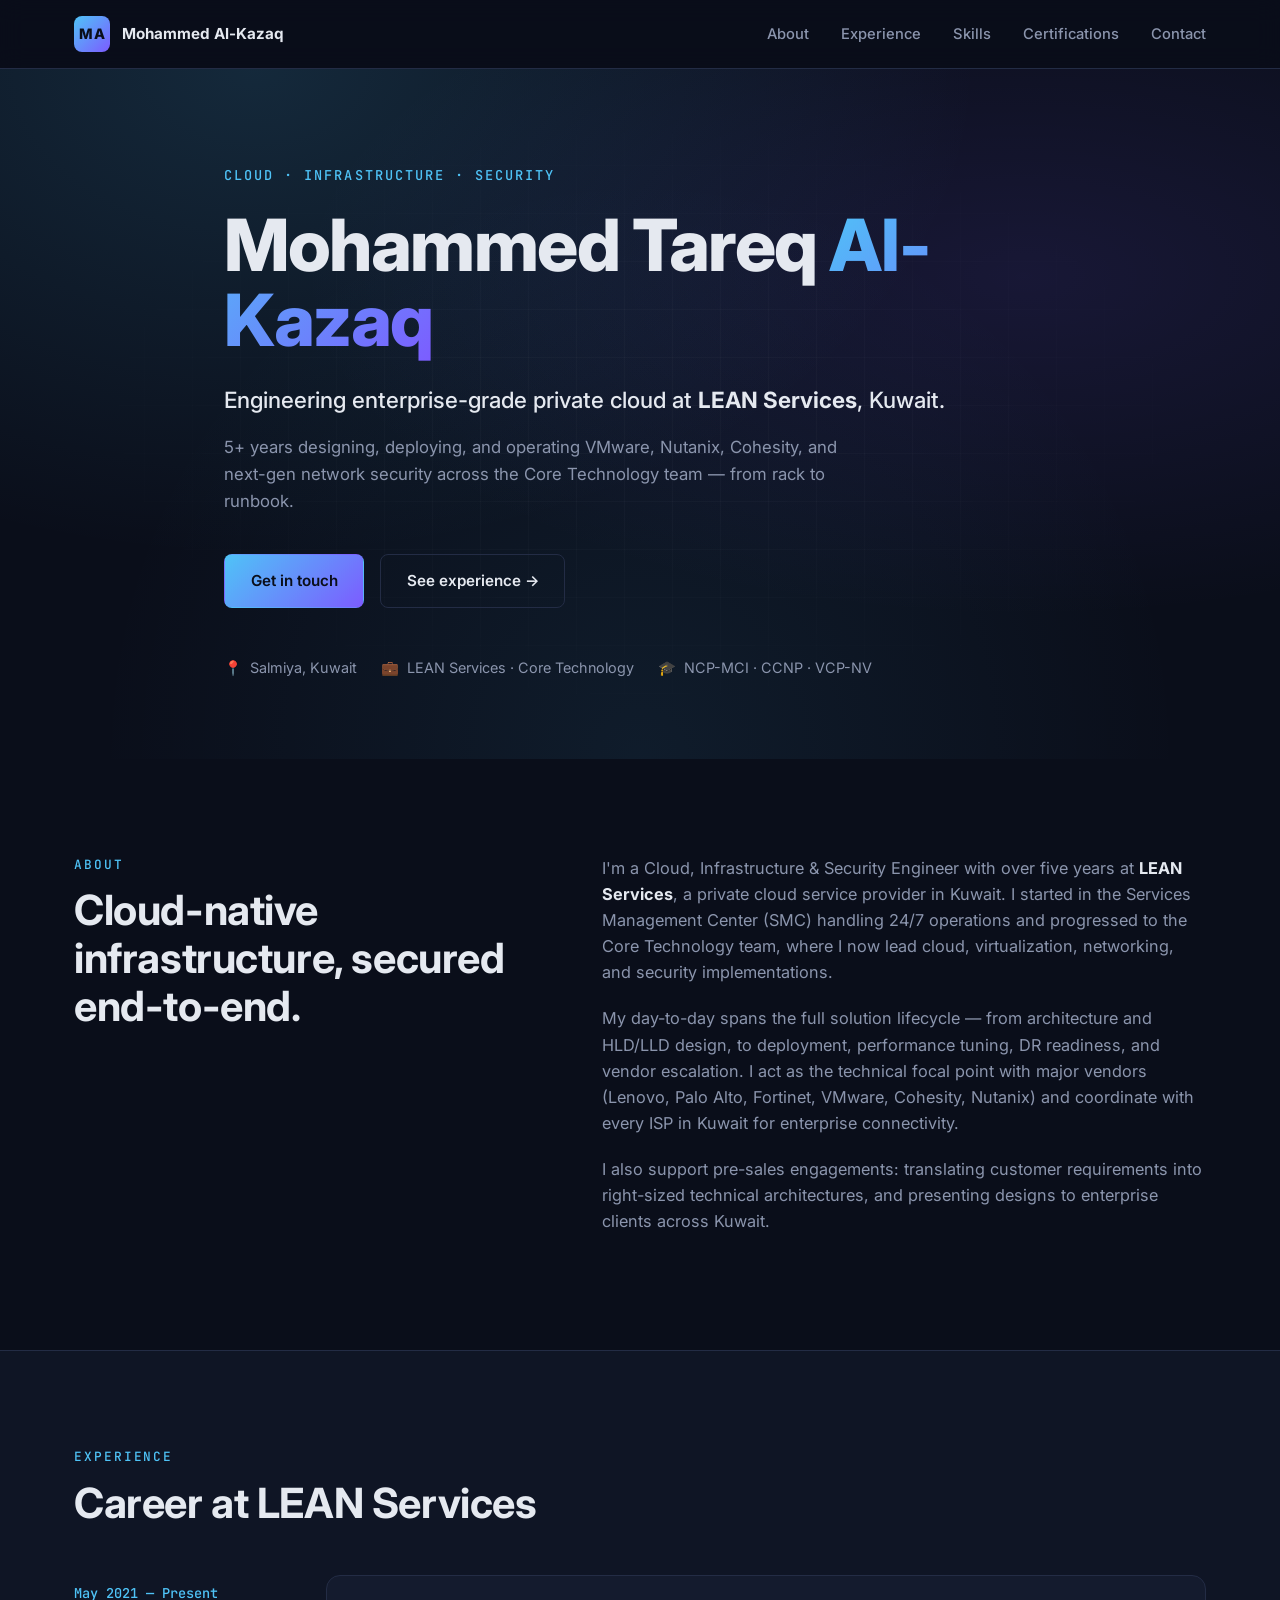
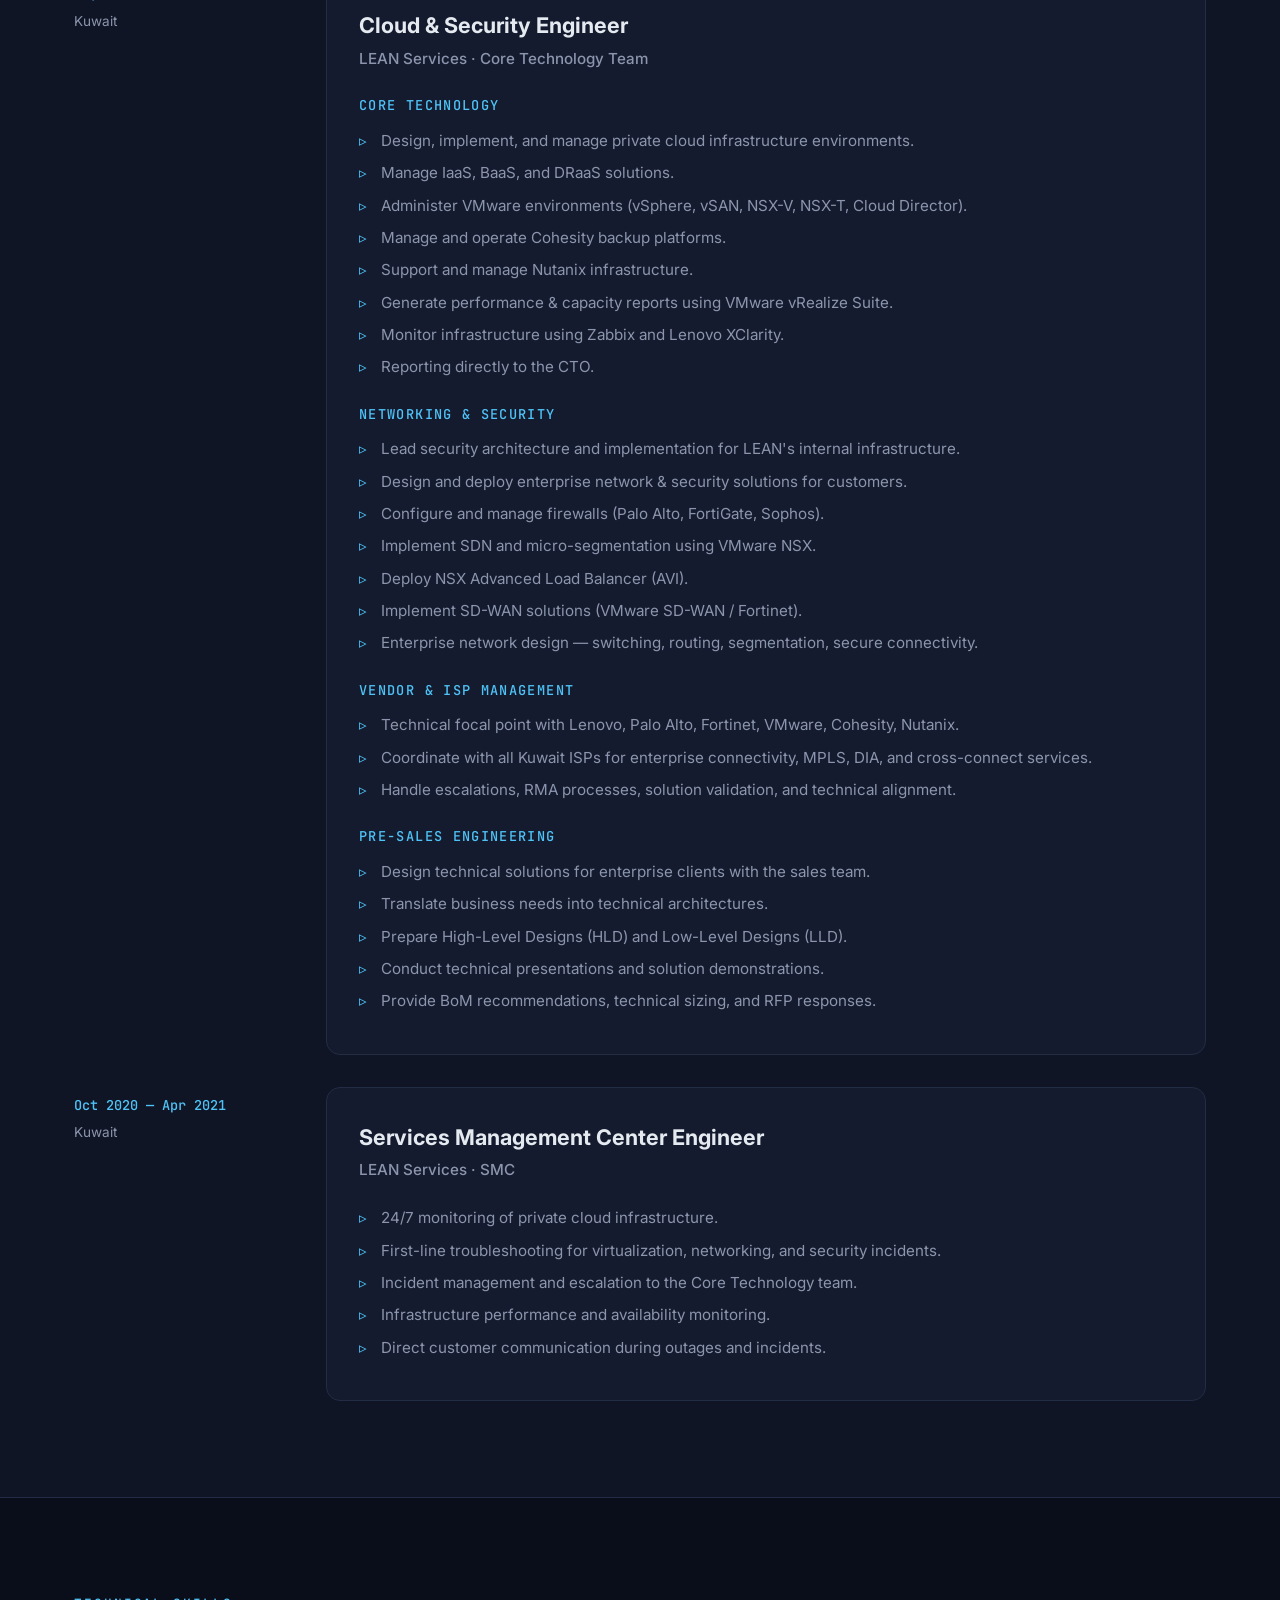
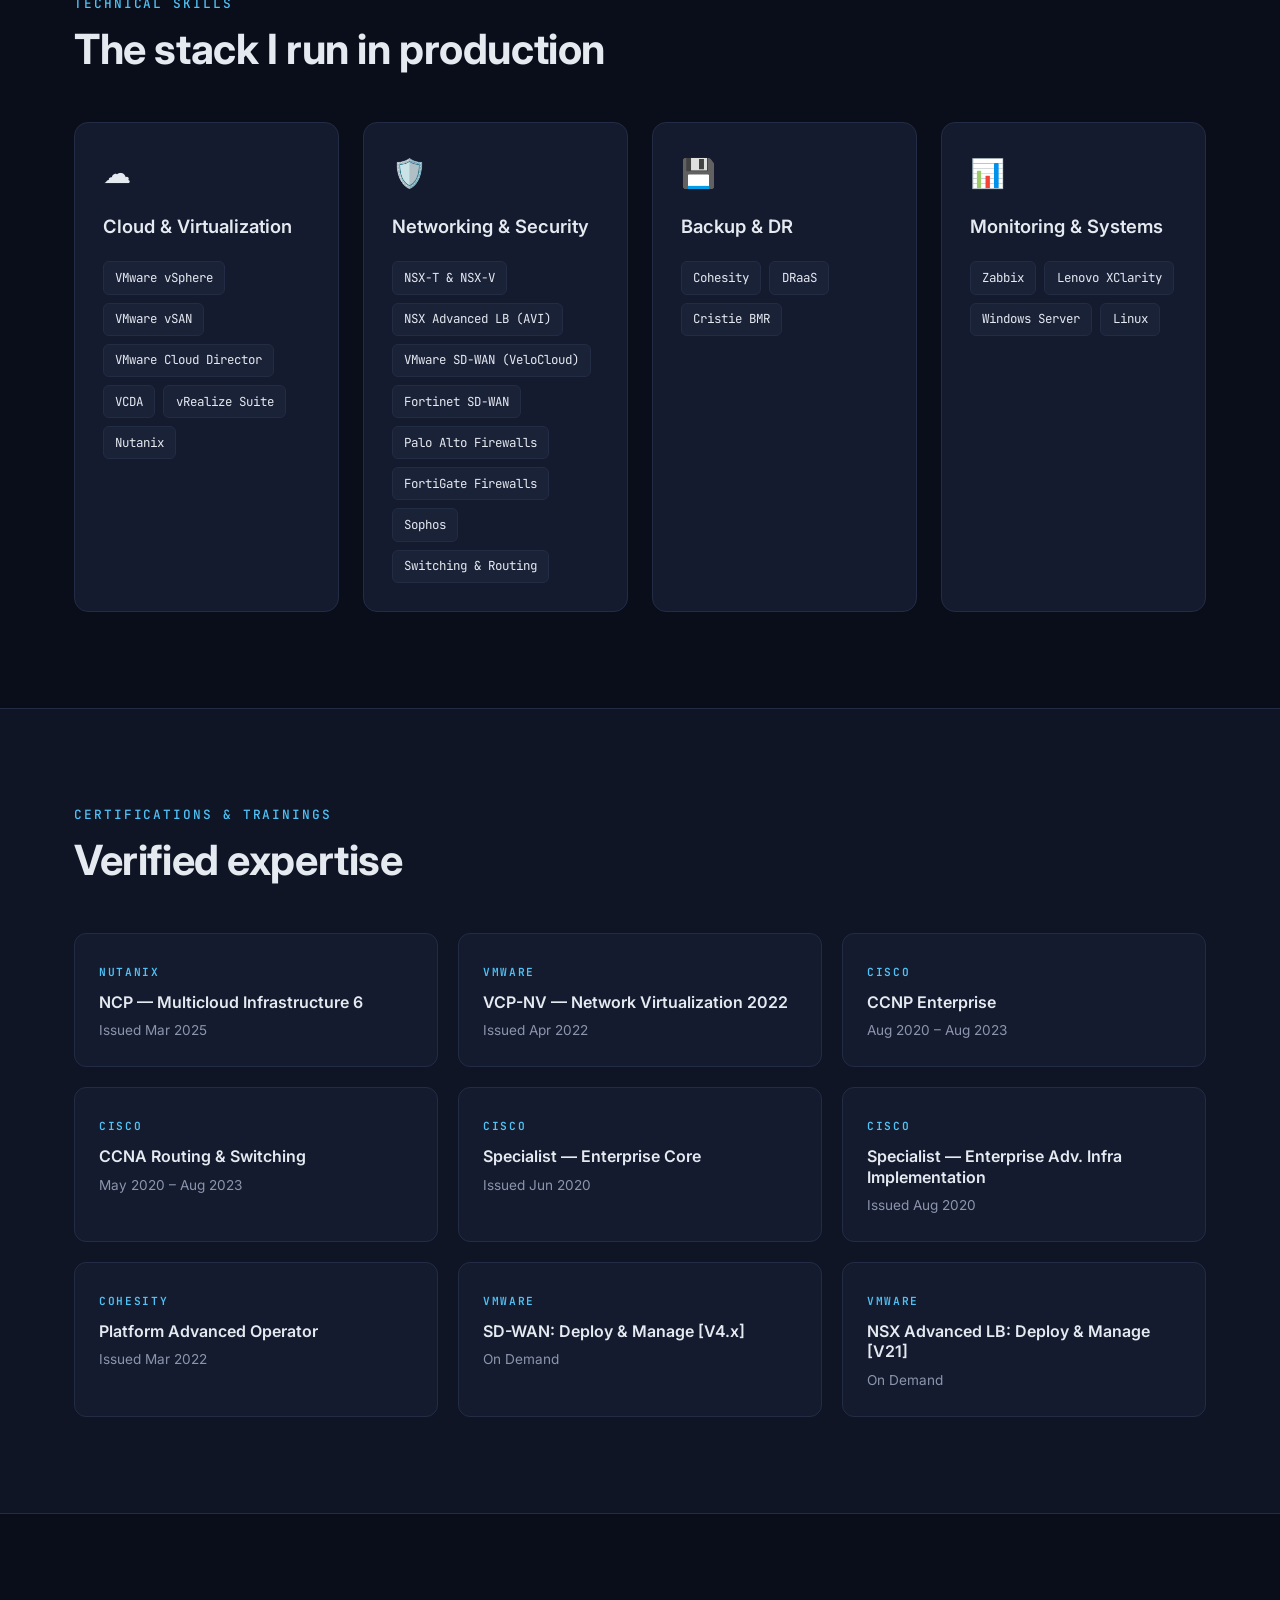
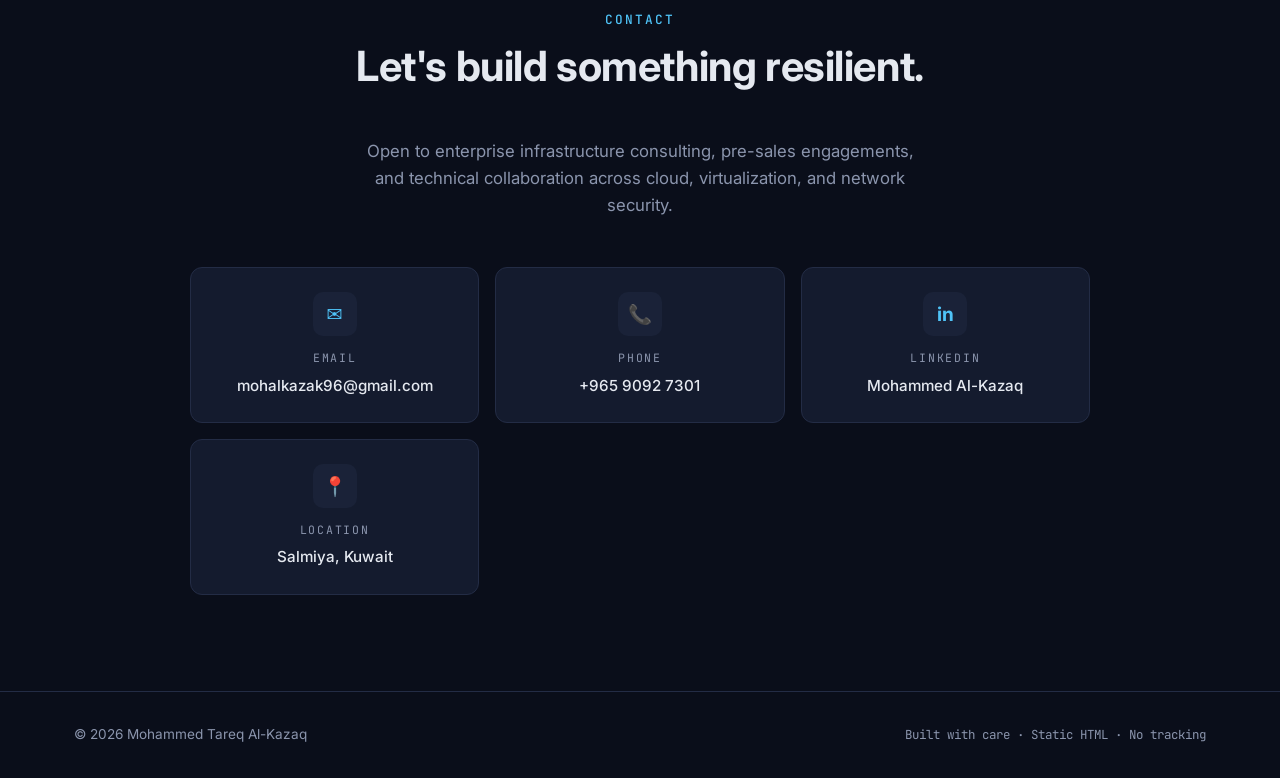
==== index.html @ dc548714 "Initial portfolio" ====
<!DOCTYPE html>
<html lang="en">
<head>
  <meta charset="UTF-8" />
  <meta name="viewport" content="width=device-width, initial-scale=1.0" />
  <meta name="description" content="Mohammed Tareq Al-Kazaq — Cloud, Infrastructure & Security Engineer based in Kuwait. Specializing in private cloud, VMware, Nutanix, network security, and DRaaS." />
  <title>Mohammed Tareq Al-Kazaq — Cloud, Infrastructure & Security Engineer</title>
  <link rel="preconnect" href="https://fonts.googleapis.com" />
  <link rel="preconnect" href="https://fonts.gstatic.com" crossorigin />
  <link href="https://fonts.googleapis.com/css2?family=Inter:wght@300;400;500;600;700;800&family=JetBrains+Mono:wght@400;500&display=swap" rel="stylesheet" />
  <link rel="stylesheet" href="styles.css" />
</head>
<body>
  <!-- NAV -->
  <nav class="nav">
    <div class="nav-inner">
      <a href="#top" class="brand">
        <span class="brand-mark">MA</span>
        <span class="brand-text">Mohammed Al-Kazaq</span>
      </a>
      <ul class="nav-links">
        <li><a href="#about">About</a></li>
        <li><a href="#experience">Experience</a></li>
        <li><a href="#skills">Skills</a></li>
        <li><a href="#certifications">Certifications</a></li>
        <li><a href="#contact">Contact</a></li>
      </ul>
      <button class="nav-toggle" aria-label="Toggle menu" aria-expanded="false">
        <span></span><span></span><span></span>
      </button>
    </div>
  </nav>

  <!-- HERO -->
  <header id="top" class="hero">
    <div class="hero-bg" aria-hidden="true"></div>
    <div class="container hero-inner">
      <p class="eyebrow">Cloud · Infrastructure · Security</p>
      <h1 class="hero-title">
        Mohammed Tareq <span class="accent">Al-Kazaq</span>
      </h1>
      <p class="hero-subtitle">
        Engineering enterprise-grade private cloud at
        <strong>LEAN Services</strong>, Kuwait.
      </p>
      <p class="hero-blurb">
        5+ years designing, deploying, and operating VMware, Nutanix,
        Cohesity, and next-gen network security across the Core Technology
        team — from rack to runbook.
      </p>
      <div class="hero-cta">
        <a href="#contact" class="btn btn-primary">Get in touch</a>
        <a href="#experience" class="btn btn-ghost">See experience &rarr;</a>
      </div>
      <ul class="hero-meta">
        <li><span>📍</span> Salmiya, Kuwait</li>
        <li><span>💼</span> LEAN Services · Core Technology</li>
        <li><span>🎓</span> NCP-MCI · CCNP · VCP-NV</li>
      </ul>
    </div>
  </header>

  <!-- ABOUT -->
  <section id="about" class="section">
    <div class="container two-col">
      <div>
        <p class="section-eyebrow">About</p>
        <h2 class="section-title">Cloud-native infrastructure, secured end-to-end.</h2>
      </div>
      <div class="about-body">
        <p>
          I'm a Cloud, Infrastructure & Security Engineer with over five years
          at <strong>LEAN Services</strong>, a private cloud service provider
          in Kuwait. I started in the Services Management Center (SMC) handling
          24/7 operations and progressed to the Core Technology team, where I
          now lead cloud, virtualization, networking, and security
          implementations.
        </p>
        <p>
          My day-to-day spans the full solution lifecycle — from architecture
          and HLD/LLD design, to deployment, performance tuning, DR readiness,
          and vendor escalation. I act as the technical focal point with major
          vendors (Lenovo, Palo Alto, Fortinet, VMware, Cohesity, Nutanix) and
          coordinate with every ISP in Kuwait for enterprise connectivity.
        </p>
        <p>
          I also support pre-sales engagements: translating customer
          requirements into right-sized technical architectures, and presenting
          designs to enterprise clients across Kuwait.
        </p>
      </div>
    </div>
  </section>

  <!-- EXPERIENCE -->
  <section id="experience" class="section section-alt">
    <div class="container">
      <p class="section-eyebrow">Experience</p>
      <h2 class="section-title">Career at LEAN Services</h2>

      <div class="timeline">

        <article class="timeline-item">
          <div class="timeline-meta">
            <span class="timeline-date">May 2021 — Present</span>
            <span class="timeline-loc">Kuwait</span>
          </div>
          <div class="timeline-card">
            <h3>Cloud &amp; Security Engineer</h3>
            <p class="timeline-org">LEAN Services · Core Technology Team</p>

            <h4>Core Technology</h4>
            <ul>
              <li>Design, implement, and manage private cloud infrastructure environments.</li>
              <li>Manage IaaS, BaaS, and DRaaS solutions.</li>
              <li>Administer VMware environments (vSphere, vSAN, NSX-V, NSX-T, Cloud Director).</li>
              <li>Manage and operate Cohesity backup platforms.</li>
              <li>Support and manage Nutanix infrastructure.</li>
              <li>Generate performance &amp; capacity reports using VMware vRealize Suite.</li>
              <li>Monitor infrastructure using Zabbix and Lenovo XClarity.</li>
              <li>Reporting directly to the CTO.</li>
            </ul>

            <h4>Networking &amp; Security</h4>
            <ul>
              <li>Lead security architecture and implementation for LEAN's internal infrastructure.</li>
              <li>Design and deploy enterprise network &amp; security solutions for customers.</li>
              <li>Configure and manage firewalls (Palo Alto, FortiGate, Sophos).</li>
              <li>Implement SDN and micro-segmentation using VMware NSX.</li>
              <li>Deploy NSX Advanced Load Balancer (AVI).</li>
              <li>Implement SD-WAN solutions (VMware SD-WAN / Fortinet).</li>
              <li>Enterprise network design — switching, routing, segmentation, secure connectivity.</li>
            </ul>

            <h4>Vendor &amp; ISP Management</h4>
            <ul>
              <li>Technical focal point with Lenovo, Palo Alto, Fortinet, VMware, Cohesity, Nutanix.</li>
              <li>Coordinate with all Kuwait ISPs for enterprise connectivity, MPLS, DIA, and cross-connect services.</li>
              <li>Handle escalations, RMA processes, solution validation, and technical alignment.</li>
            </ul>

            <h4>Pre-Sales Engineering</h4>
            <ul>
              <li>Design technical solutions for enterprise clients with the sales team.</li>
              <li>Translate business needs into technical architectures.</li>
              <li>Prepare High-Level Designs (HLD) and Low-Level Designs (LLD).</li>
              <li>Conduct technical presentations and solution demonstrations.</li>
              <li>Provide BoM recommendations, technical sizing, and RFP responses.</li>
            </ul>
          </div>
        </article>

        <article class="timeline-item">
          <div class="timeline-meta">
            <span class="timeline-date">Oct 2020 — Apr 2021</span>
            <span class="timeline-loc">Kuwait</span>
          </div>
          <div class="timeline-card">
            <h3>Services Management Center Engineer</h3>
            <p class="timeline-org">LEAN Services · SMC</p>
            <ul>
              <li>24/7 monitoring of private cloud infrastructure.</li>
              <li>First-line troubleshooting for virtualization, networking, and security incidents.</li>
              <li>Incident management and escalation to the Core Technology team.</li>
              <li>Infrastructure performance and availability monitoring.</li>
              <li>Direct customer communication during outages and incidents.</li>
            </ul>
          </div>
        </article>

      </div>
    </div>
  </section>

  <!-- SKILLS -->
  <section id="skills" class="section">
    <div class="container">
      <p class="section-eyebrow">Technical Skills</p>
      <h2 class="section-title">The stack I run in production</h2>

      <div class="skills-grid">
        <div class="skill-card">
          <div class="skill-icon" aria-hidden="true">☁️</div>
          <h3>Cloud &amp; Virtualization</h3>
          <ul class="tag-list">
            <li>VMware vSphere</li>
            <li>VMware vSAN</li>
            <li>VMware Cloud Director</li>
            <li>VCDA</li>
            <li>vRealize Suite</li>
            <li>Nutanix</li>
          </ul>
        </div>

        <div class="skill-card">
          <div class="skill-icon" aria-hidden="true">🛡️</div>
          <h3>Networking &amp; Security</h3>
          <ul class="tag-list">
            <li>NSX-T &amp; NSX-V</li>
            <li>NSX Advanced LB (AVI)</li>
            <li>VMware SD-WAN (VeloCloud)</li>
            <li>Fortinet SD-WAN</li>
            <li>Palo Alto Firewalls</li>
            <li>FortiGate Firewalls</li>
            <li>Sophos</li>
            <li>Switching &amp; Routing</li>
          </ul>
        </div>

        <div class="skill-card">
          <div class="skill-icon" aria-hidden="true">💾</div>
          <h3>Backup &amp; DR</h3>
          <ul class="tag-list">
            <li>Cohesity</li>
            <li>DRaaS</li>
            <li>Cristie BMR</li>
          </ul>
        </div>

        <div class="skill-card">
          <div class="skill-icon" aria-hidden="true">📊</div>
          <h3>Monitoring &amp; Systems</h3>
          <ul class="tag-list">
            <li>Zabbix</li>
            <li>Lenovo XClarity</li>
            <li>Windows Server</li>
            <li>Linux</li>
          </ul>
        </div>
      </div>
    </div>
  </section>

  <!-- CERTIFICATIONS -->
  <section id="certifications" class="section section-alt">
    <div class="container">
      <p class="section-eyebrow">Certifications &amp; Trainings</p>
      <h2 class="section-title">Verified expertise</h2>

      <div class="cert-grid">
        <div class="cert-card"><span class="cert-vendor">Nutanix</span><h3>NCP — Multicloud Infrastructure 6</h3><p>Issued Mar 2025</p></div>
        <div class="cert-card"><span class="cert-vendor">VMware</span><h3>VCP-NV — Network Virtualization 2022</h3><p>Issued Apr 2022</p></div>
        <div class="cert-card"><span class="cert-vendor">Cisco</span><h3>CCNP Enterprise</h3><p>Aug 2020 – Aug 2023</p></div>
        <div class="cert-card"><span class="cert-vendor">Cisco</span><h3>CCNA Routing &amp; Switching</h3><p>May 2020 – Aug 2023</p></div>
        <div class="cert-card"><span class="cert-vendor">Cisco</span><h3>Specialist — Enterprise Core</h3><p>Issued Jun 2020</p></div>
        <div class="cert-card"><span class="cert-vendor">Cisco</span><h3>Specialist — Enterprise Adv. Infra Implementation</h3><p>Issued Aug 2020</p></div>
        <div class="cert-card"><span class="cert-vendor">Cohesity</span><h3>Platform Advanced Operator</h3><p>Issued Mar 2022</p></div>
        <div class="cert-card"><span class="cert-vendor">VMware</span><h3>SD-WAN: Deploy &amp; Manage [V4.x]</h3><p>On Demand</p></div>
        <div class="cert-card"><span class="cert-vendor">VMware</span><h3>NSX Advanced LB: Deploy &amp; Manage [V21]</h3><p>On Demand</p></div>
      </div>
    </div>
  </section>

  <!-- CONTACT -->
  <section id="contact" class="section">
    <div class="container contact-inner">
      <p class="section-eyebrow">Contact</p>
      <h2 class="section-title">Let's build something resilient.</h2>
      <p class="contact-blurb">
        Open to enterprise infrastructure consulting, pre-sales engagements,
        and technical collaboration across cloud, virtualization, and network
        security.
      </p>
      <div class="contact-grid">
        <a class="contact-card" href="mailto:mohalkazak96@gmail.com">
          <span class="contact-icon">✉️</span>
          <span class="contact-label">Email</span>
          <span class="contact-value">mohalkazak96@gmail.com</span>
        </a>
        <a class="contact-card" href="tel:+96590927301">
          <span class="contact-icon">📞</span>
          <span class="contact-label">Phone</span>
          <span class="contact-value">+965 9092 7301</span>
        </a>
        <a class="contact-card" href="https://www.linkedin.com/" target="_blank" rel="noopener">
          <span class="contact-icon">in</span>
          <span class="contact-label">LinkedIn</span>
          <span class="contact-value">Mohammed Al-Kazaq</span>
        </a>
        <div class="contact-card contact-static">
          <span class="contact-icon">📍</span>
          <span class="contact-label">Location</span>
          <span class="contact-value">Salmiya, Kuwait</span>
        </div>
      </div>
    </div>
  </section>

  <footer class="footer">
    <div class="container footer-inner">
      <span>© <span id="year"></span> Mohammed Tareq Al-Kazaq</span>
      <span class="footer-meta">Built with care · Static HTML · No tracking</span>
    </div>
  </footer>

  <script src="script.js"></script>
</body>
</html>
---- styles.css ----
/* ---------- Reset & base ---------- */
*, *::before, *::after { box-sizing: border-box; }
html { scroll-behavior: smooth; }
body {
  margin: 0;
  font-family: 'Inter', system-ui, -apple-system, sans-serif;
  background: #0a0e1a;
  color: #e5e9f0;
  line-height: 1.6;
  -webkit-font-smoothing: antialiased;
  overflow-x: hidden;
}
img { max-width: 100%; display: block; }
a { color: inherit; text-decoration: none; }
ul { list-style: none; padding: 0; margin: 0; }

:root {
  --bg: #0a0e1a;
  --bg-alt: #0f1525;
  --surface: #141b2e;
  --surface-2: #1a2238;
  --border: #232c45;
  --text: #e5e9f0;
  --muted: #8b95ad;
  --accent: #4fc3f7;
  --accent-2: #7c5cff;
  --accent-grad: linear-gradient(135deg, #4fc3f7 0%, #7c5cff 100%);
  --max-width: 1180px;
}

.container {
  max-width: var(--max-width);
  margin: 0 auto;
  padding: 0 1.5rem;
}

/* ---------- Nav ---------- */
.nav {
  position: sticky;
  top: 0;
  z-index: 50;
  background: rgba(10, 14, 26, 0.85);
  backdrop-filter: blur(12px);
  -webkit-backdrop-filter: blur(12px);
  border-bottom: 1px solid var(--border);
}
.nav-inner {
  max-width: var(--max-width);
  margin: 0 auto;
  padding: 1rem 1.5rem;
  display: flex;
  align-items: center;
  justify-content: space-between;
  gap: 1rem;
}
.brand {
  display: flex;
  align-items: center;
  gap: 0.75rem;
  font-weight: 700;
}
.brand-mark {
  display: inline-flex;
  align-items: center;
  justify-content: center;
  width: 36px;
  height: 36px;
  border-radius: 8px;
  background: var(--accent-grad);
  color: #0a0e1a;
  font-weight: 800;
  font-size: 0.9rem;
  letter-spacing: 0.5px;
}
.brand-text { font-size: 0.95rem; }

.nav-links {
  display: flex;
  gap: 2rem;
}
.nav-links a {
  font-size: 0.92rem;
  color: var(--muted);
  font-weight: 500;
  transition: color 0.2s ease;
}
.nav-links a:hover { color: var(--text); }

.nav-toggle {
  display: none;
  flex-direction: column;
  gap: 4px;
  padding: 8px;
  background: none;
  border: none;
  cursor: pointer;
}
.nav-toggle span {
  width: 22px;
  height: 2px;
  background: var(--text);
  border-radius: 2px;
  transition: all 0.2s;
}

/* ---------- Hero ---------- */
.hero {
  position: relative;
  padding: 6rem 0 5rem;
  overflow: hidden;
}
.hero-bg {
  position: absolute;
  inset: 0;
  z-index: 0;
  background:
    radial-gradient(ellipse at 20% 0%, rgba(79, 195, 247, 0.15) 0%, transparent 50%),
    radial-gradient(ellipse at 80% 30%, rgba(124, 92, 255, 0.12) 0%, transparent 50%),
    radial-gradient(ellipse at 50% 100%, rgba(79, 195, 247, 0.08) 0%, transparent 60%);
}
.hero-bg::after {
  content: '';
  position: absolute;
  inset: 0;
  background-image:
    linear-gradient(rgba(255,255,255,0.025) 1px, transparent 1px),
    linear-gradient(90deg, rgba(255,255,255,0.025) 1px, transparent 1px);
  background-size: 48px 48px;
  mask-image: radial-gradient(ellipse at center, black 20%, transparent 70%);
  -webkit-mask-image: radial-gradient(ellipse at center, black 20%, transparent 70%);
}
.hero-inner {
  position: relative;
  z-index: 1;
  max-width: 880px;
}
.eyebrow {
  font-family: 'JetBrains Mono', monospace;
  font-size: 0.85rem;
  font-weight: 500;
  color: var(--accent);
  letter-spacing: 0.15em;
  text-transform: uppercase;
  margin: 0 0 1.25rem;
}
.hero-title {
  font-size: clamp(2.5rem, 6vw, 4.5rem);
  font-weight: 800;
  line-height: 1.05;
  margin: 0 0 1.5rem;
  letter-spacing: -0.02em;
}
.accent {
  background: var(--accent-grad);
  -webkit-background-clip: text;
  background-clip: text;
  color: transparent;
}
.hero-subtitle {
  font-size: clamp(1.1rem, 2vw, 1.4rem);
  color: var(--text);
  font-weight: 500;
  margin: 0 0 1rem;
}
.hero-blurb {
  font-size: 1.05rem;
  color: var(--muted);
  max-width: 640px;
  margin: 0 0 2.5rem;
}
.hero-cta {
  display: flex;
  gap: 1rem;
  flex-wrap: wrap;
  margin-bottom: 3rem;
}
.btn {
  display: inline-flex;
  align-items: center;
  justify-content: center;
  padding: 0.85rem 1.6rem;
  border-radius: 8px;
  font-weight: 600;
  font-size: 0.95rem;
  cursor: pointer;
  transition: all 0.2s ease;
  border: 1px solid transparent;
}
.btn-primary {
  background: var(--accent-grad);
  color: #0a0e1a;
}
.btn-primary:hover {
  transform: translateY(-2px);
  box-shadow: 0 8px 20px rgba(79, 195, 247, 0.3);
}
.btn-ghost {
  background: transparent;
  color: var(--text);
  border-color: var(--border);
}
.btn-ghost:hover {
  border-color: var(--accent);
  color: var(--accent);
}
.hero-meta {
  display: flex;
  flex-wrap: wrap;
  gap: 1.5rem;
  font-size: 0.9rem;
  color: var(--muted);
}
.hero-meta li {
  display: flex;
  align-items: center;
  gap: 0.5rem;
}

/* ---------- Sections ---------- */
.section {
  padding: 6rem 0;
}
.section-alt {
  background: var(--bg-alt);
  border-top: 1px solid var(--border);
  border-bottom: 1px solid var(--border);
}
.section-eyebrow {
  font-family: 'JetBrains Mono', monospace;
  font-size: 0.8rem;
  font-weight: 500;
  color: var(--accent);
  letter-spacing: 0.15em;
  text-transform: uppercase;
  margin: 0 0 0.75rem;
}
.section-title {
  font-size: clamp(1.8rem, 3.5vw, 2.6rem);
  font-weight: 700;
  line-height: 1.15;
  letter-spacing: -0.01em;
  margin: 0 0 3rem;
  max-width: 720px;
}
.two-col {
  display: grid;
  grid-template-columns: 1fr 1.3fr;
  gap: 4rem;
  align-items: start;
}
.about-body p {
  margin: 0 0 1.25rem;
  color: var(--muted);
  font-size: 1.02rem;
}
.about-body strong { color: var(--text); }

/* ---------- Timeline ---------- */
.timeline {
  display: flex;
  flex-direction: column;
  gap: 2rem;
}
.timeline-item {
  display: grid;
  grid-template-columns: 220px 1fr;
  gap: 2rem;
}
.timeline-meta {
  display: flex;
  flex-direction: column;
  gap: 0.35rem;
  padding-top: 0.5rem;
}
.timeline-date {
  font-family: 'JetBrains Mono', monospace;
  font-size: 0.85rem;
  color: var(--accent);
  font-weight: 500;
}
.timeline-loc {
  font-size: 0.85rem;
  color: var(--muted);
}
.timeline-card {
  background: var(--surface);
  border: 1px solid var(--border);
  border-radius: 14px;
  padding: 2rem;
  position: relative;
  transition: border-color 0.2s ease, transform 0.2s ease;
}
.timeline-card:hover {
  border-color: var(--accent);
  transform: translateY(-2px);
}
.timeline-card h3 {
  margin: 0 0 0.25rem;
  font-size: 1.35rem;
  font-weight: 700;
}
.timeline-org {
  margin: 0 0 1.5rem;
  color: var(--muted);
  font-size: 0.95rem;
  font-weight: 500;
}
.timeline-card h4 {
  margin: 1.5rem 0 0.75rem;
  font-size: 0.85rem;
  text-transform: uppercase;
  letter-spacing: 0.1em;
  color: var(--accent);
  font-family: 'JetBrains Mono', monospace;
  font-weight: 500;
}
.timeline-card h4:first-of-type { margin-top: 0; }
.timeline-card ul {
  margin: 0 0 0.5rem;
}
.timeline-card li {
  position: relative;
  padding-left: 1.4rem;
  margin-bottom: 0.5rem;
  color: var(--muted);
  font-size: 0.95rem;
}
.timeline-card li::before {
  content: '▹';
  position: absolute;
  left: 0;
  top: 0;
  color: var(--accent);
}

/* ---------- Skills ---------- */
.skills-grid {
  display: grid;
  grid-template-columns: repeat(auto-fit, minmax(260px, 1fr));
  gap: 1.5rem;
}
.skill-card {
  background: var(--surface);
  border: 1px solid var(--border);
  border-radius: 14px;
  padding: 1.75rem;
  transition: all 0.2s ease;
}
.skill-card:hover {
  border-color: var(--accent);
  transform: translateY(-3px);
  box-shadow: 0 12px 28px rgba(0,0,0,0.3);
}
.skill-icon {
  font-size: 1.75rem;
  margin-bottom: 1rem;
}
.skill-card h3 {
  margin: 0 0 1.25rem;
  font-size: 1.15rem;
  font-weight: 600;
}
.tag-list {
  display: flex;
  flex-wrap: wrap;
  gap: 0.5rem;
}
.tag-list li {
  font-family: 'JetBrains Mono', monospace;
  font-size: 0.78rem;
  padding: 0.35rem 0.7rem;
  background: var(--surface-2);
  border: 1px solid var(--border);
  border-radius: 6px;
  color: var(--text);
}

/* ---------- Certifications ---------- */
.cert-grid {
  display: grid;
  grid-template-columns: repeat(auto-fit, minmax(280px, 1fr));
  gap: 1.25rem;
}
.cert-card {
  background: var(--surface);
  border: 1px solid var(--border);
  border-radius: 12px;
  padding: 1.5rem;
  transition: all 0.2s ease;
}
.cert-card:hover {
  border-color: var(--accent);
  transform: translateY(-2px);
}
.cert-vendor {
  font-family: 'JetBrains Mono', monospace;
  font-size: 0.7rem;
  text-transform: uppercase;
  letter-spacing: 0.15em;
  color: var(--accent);
  font-weight: 600;
}
.cert-card h3 {
  margin: 0.5rem 0 0.5rem;
  font-size: 1rem;
  font-weight: 600;
  line-height: 1.3;
}
.cert-card p {
  margin: 0;
  color: var(--muted);
  font-size: 0.85rem;
}

/* ---------- Contact ---------- */
.contact-inner { text-align: center; }
.contact-inner .section-title { margin-left: auto; margin-right: auto; }
.contact-blurb {
  color: var(--muted);
  font-size: 1.05rem;
  max-width: 560px;
  margin: 0 auto 3rem;
}
.contact-grid {
  display: grid;
  grid-template-columns: repeat(auto-fit, minmax(220px, 1fr));
  gap: 1rem;
  max-width: 900px;
  margin: 0 auto;
}
.contact-card {
  background: var(--surface);
  border: 1px solid var(--border);
  border-radius: 12px;
  padding: 1.5rem 1.25rem;
  display: flex;
  flex-direction: column;
  align-items: center;
  gap: 0.4rem;
  transition: all 0.2s ease;
  cursor: pointer;
}
a.contact-card:hover {
  border-color: var(--accent);
  transform: translateY(-3px);
  box-shadow: 0 10px 24px rgba(0,0,0,0.25);
}
.contact-static { cursor: default; }
.contact-icon {
  width: 44px;
  height: 44px;
  border-radius: 10px;
  background: var(--surface-2);
  display: inline-flex;
  align-items: center;
  justify-content: center;
  font-size: 1.2rem;
  font-weight: 700;
  color: var(--accent);
  margin-bottom: 0.4rem;
}
.contact-label {
  font-family: 'JetBrains Mono', monospace;
  font-size: 0.72rem;
  text-transform: uppercase;
  letter-spacing: 0.15em;
  color: var(--muted);
}
.contact-value {
  font-size: 0.95rem;
  color: var(--text);
  font-weight: 500;
}

/* ---------- Footer ---------- */
.footer {
  border-top: 1px solid var(--border);
  padding: 2rem 0;
}
.footer-inner {
  display: flex;
  justify-content: space-between;
  align-items: center;
  font-size: 0.85rem;
  color: var(--muted);
  flex-wrap: wrap;
  gap: 1rem;
}
.footer-meta { font-family: 'JetBrains Mono', monospace; font-size: 0.78rem; }

/* ---------- Responsive ---------- */
@media (max-width: 860px) {
  .nav-links {
    position: absolute;
    top: 100%;
    left: 0;
    right: 0;
    background: var(--bg-alt);
    border-bottom: 1px solid var(--border);
    flex-direction: column;
    padding: 1rem 1.5rem;
    gap: 1rem;
    transform: translateY(-150%);
    transition: transform 0.3s ease;
  }
  .nav-links.open { transform: translateY(0); }
  .nav-toggle { display: flex; }
  .two-col { grid-template-columns: 1fr; gap: 1.5rem; }
  .timeline-item { grid-template-columns: 1fr; gap: 1rem; }
  .timeline-meta { flex-direction: row; padding-top: 0; gap: 1rem; }
  .section { padding: 4rem 0; }
  .hero { padding: 4rem 0 3rem; }
}
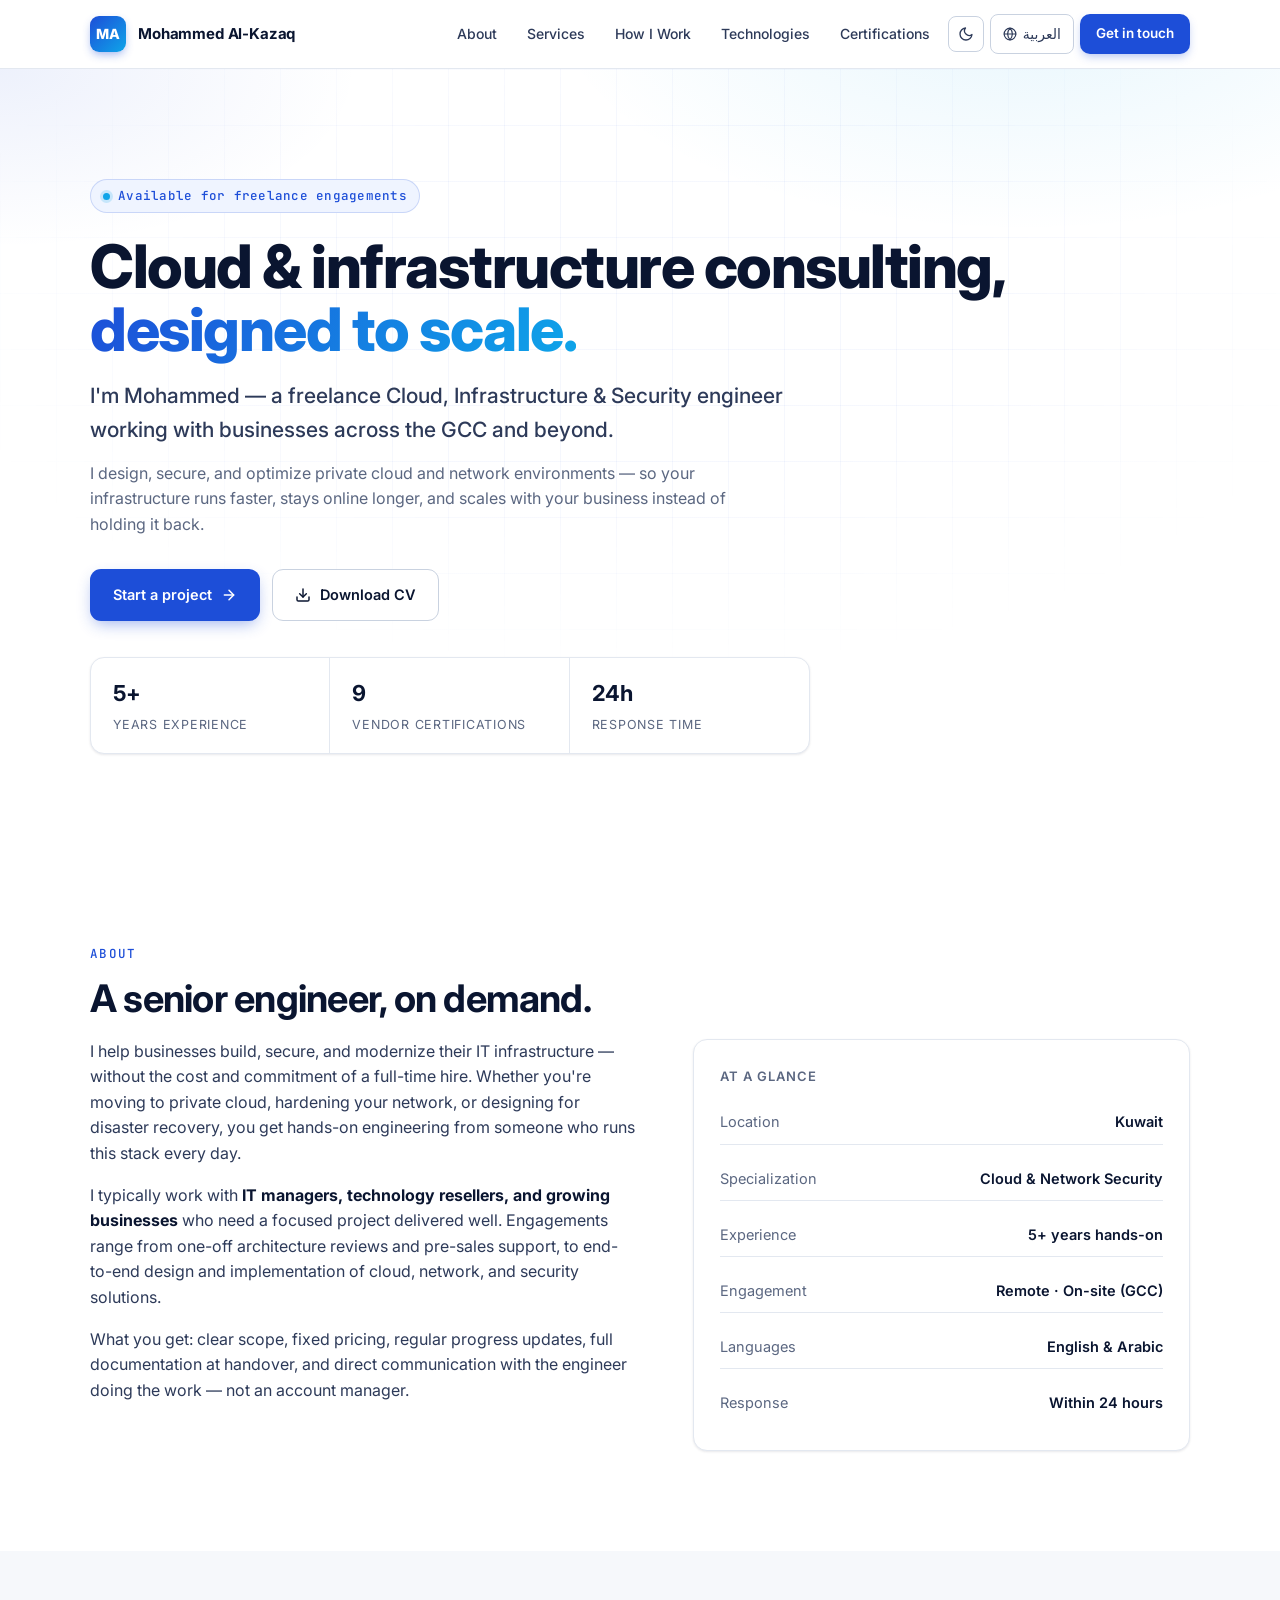
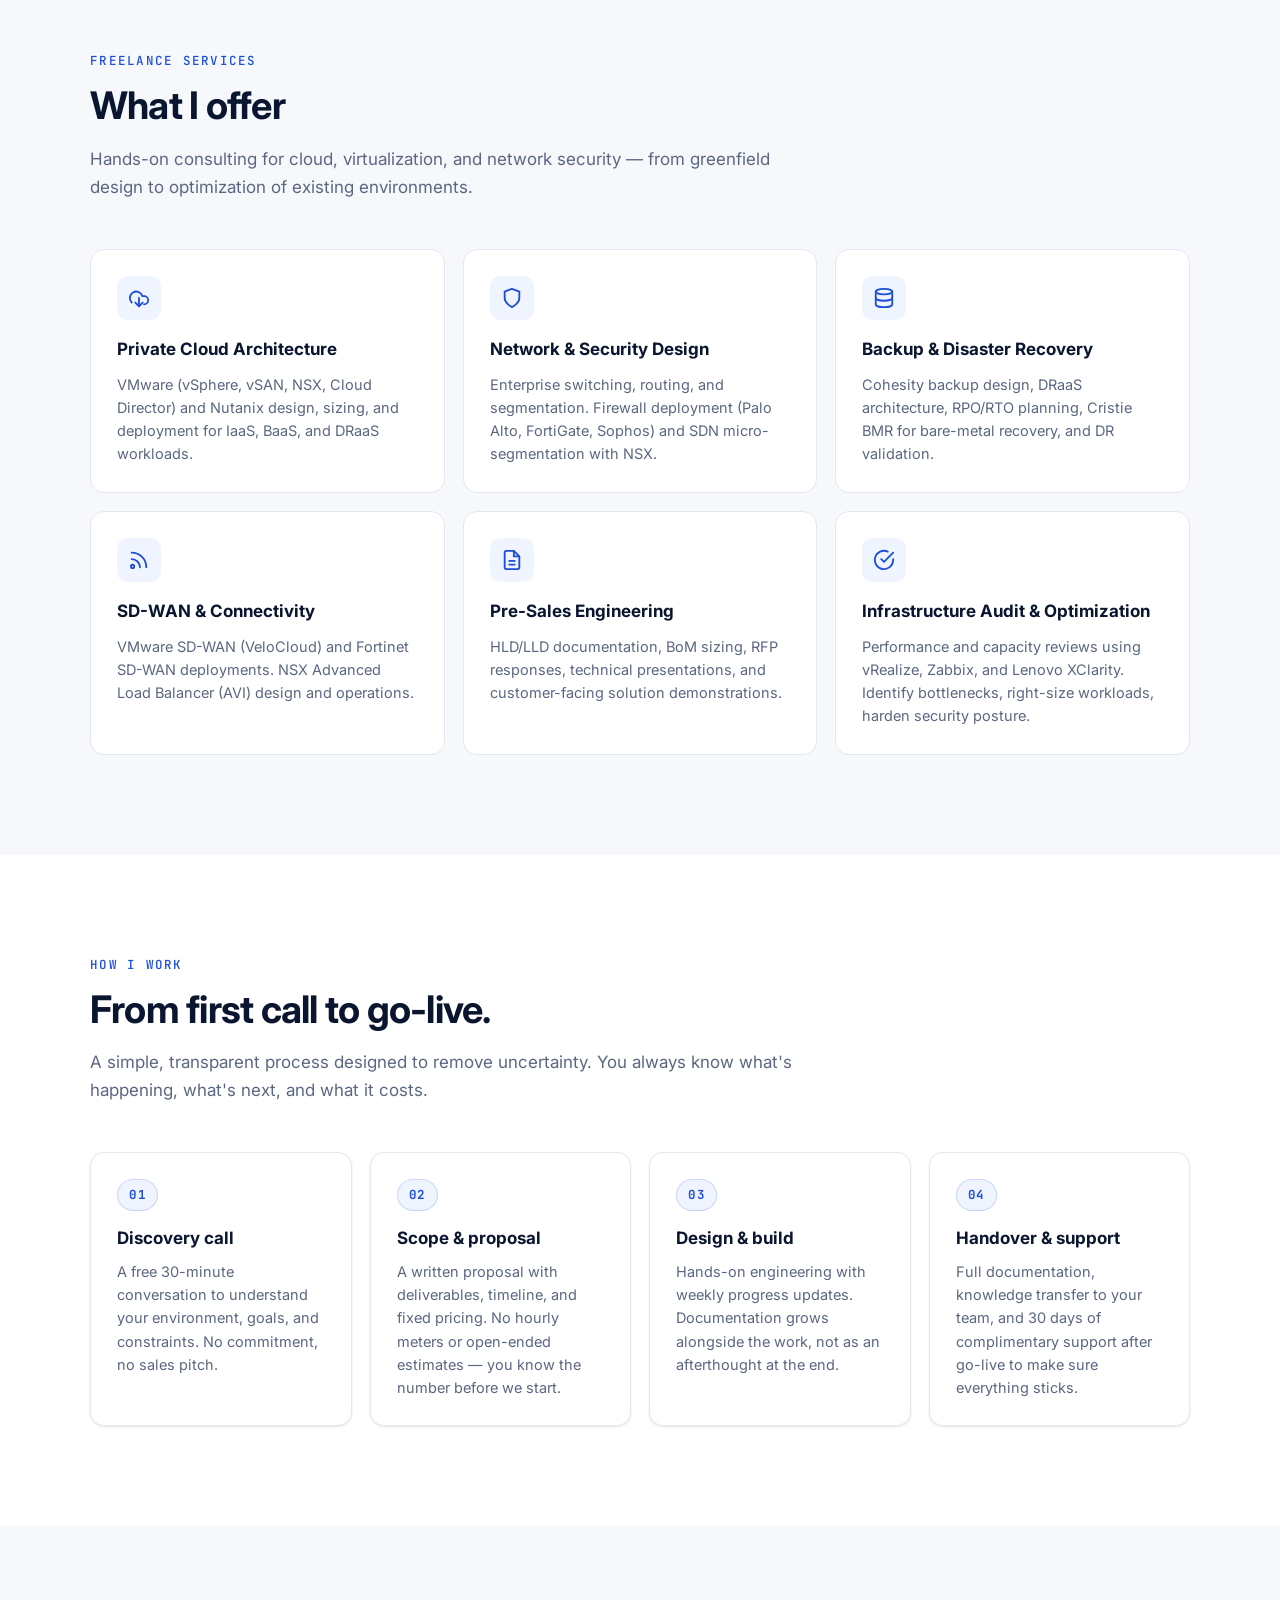
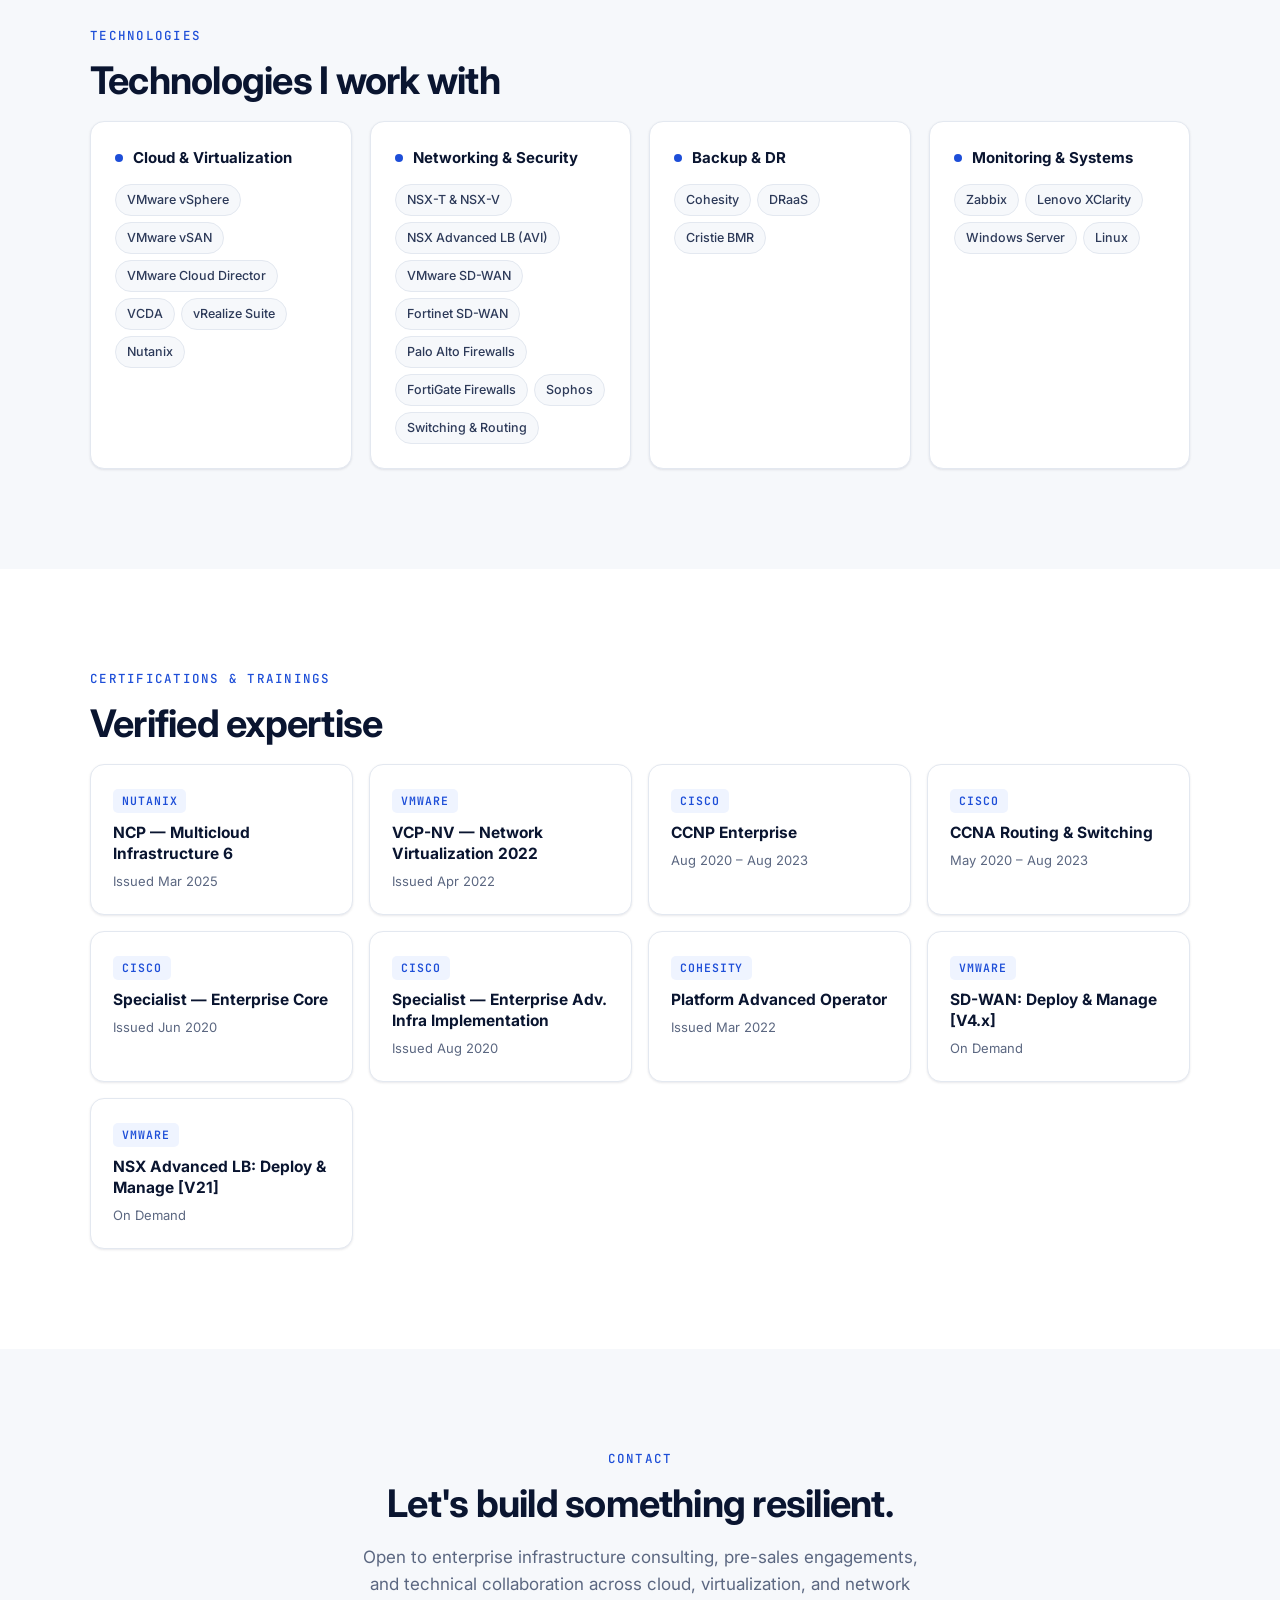
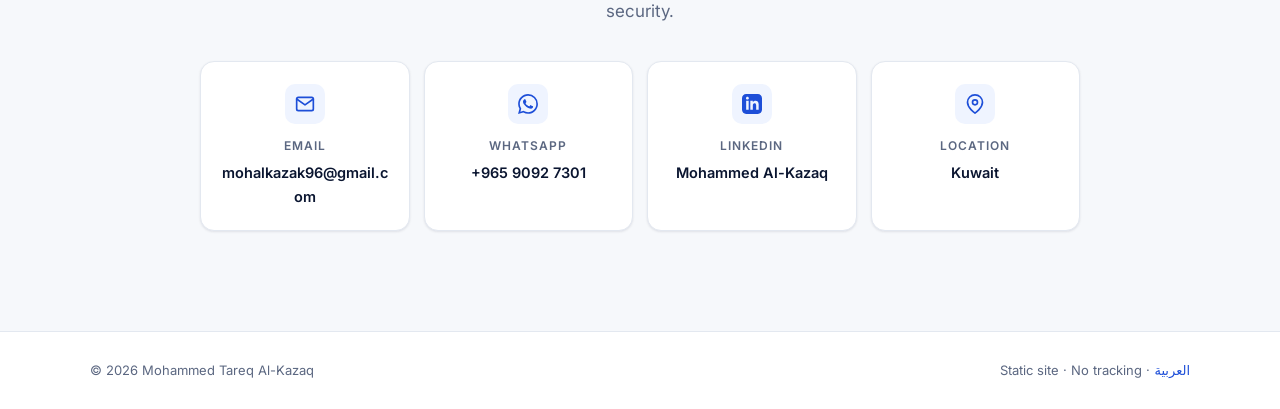
==== commit 6ea27c44: "my portfolio" ====
--- a/index.html
+++ b/index.html
@@ -3,27 +3,68 @@
 <head>
   <meta charset="UTF-8" />
   <meta name="viewport" content="width=device-width, initial-scale=1.0" />
-  <meta name="description" content="Mohammed Tareq Al-Kazaq — Cloud, Infrastructure & Security Engineer based in Kuwait. Specializing in private cloud, VMware, Nutanix, network security, and DRaaS." />
-  <title>Mohammed Tareq Al-Kazaq — Cloud, Infrastructure & Security Engineer</title>
+  <meta name="description" content="Mohammed Tareq Al-Kazaq — Cloud, Infrastructure & Security Engineer based in Kuwait. Freelance consulting in private cloud, VMware, Nutanix, network security, and disaster recovery." />
+  <meta name="theme-color" content="#1d4ed8" />
+  <title>Mohammed Tareq Al-Kazaq — Cloud & Infrastructure Engineer</title>
+
+  <script>
+    (function () {
+      try {
+        var t = localStorage.getItem('theme');
+        if (!t) t = matchMedia('(prefers-color-scheme: dark)').matches ? 'dark' : 'light';
+        if (t === 'dark') document.documentElement.setAttribute('data-theme', 'dark');
+      } catch (e) {}
+    })();
+  </script>
+
+  <link rel="icon" type="image/svg+xml" href="favicon.svg" />
+  <link rel="alternate" hreflang="en" href="./" />
+  <link rel="alternate" hreflang="ar" href="./ar/" />
+  <link rel="alternate" hreflang="x-default" href="./" />
+
   <link rel="preconnect" href="https://fonts.googleapis.com" />
   <link rel="preconnect" href="https://fonts.gstatic.com" crossorigin />
-  <link href="https://fonts.googleapis.com/css2?family=Inter:wght@300;400;500;600;700;800&family=JetBrains+Mono:wght@400;500&display=swap" rel="stylesheet" />
+  <link href="https://fonts.googleapis.com/css2?family=Inter:wght@400;500;600;700;800&family=JetBrains+Mono:wght@400;500&display=swap" rel="stylesheet" />
   <link rel="stylesheet" href="styles.css" />
+
+  <!-- Open Graph -->
+  <meta property="og:title" content="Mohammed Tareq Al-Kazaq — Cloud & Infrastructure Engineer" />
+  <meta property="og:description" content="Freelance consulting in private cloud, VMware, Nutanix, network security, and disaster recovery." />
+  <meta property="og:type" content="website" />
+  <meta property="og:locale" content="en_US" />
+  <meta property="og:locale:alternate" content="ar_KW" />
 </head>
 <body>
   <!-- NAV -->
-  <nav class="nav">
+  <nav class="nav" aria-label="Primary">
     <div class="nav-inner">
       <a href="#top" class="brand">
-        <span class="brand-mark">MA</span>
+        <span class="brand-mark" aria-hidden="true">MA</span>
         <span class="brand-text">Mohammed Al-Kazaq</span>
       </a>
       <ul class="nav-links">
         <li><a href="#about">About</a></li>
-        <li><a href="#experience">Experience</a></li>
-        <li><a href="#skills">Skills</a></li>
+        <li><a href="#services">Services</a></li>
+        <li><a href="#process">How I Work</a></li>
+        <li><a href="#skills">Technologies</a></li>
         <li><a href="#certifications">Certifications</a></li>
-        <li><a href="#contact">Contact</a></li>
+        <li>
+          <button type="button" class="theme-toggle" aria-label="Toggle dark mode" aria-pressed="false">
+            <svg class="icon-sun" viewBox="0 0 24 24" fill="none" stroke="currentColor" stroke-width="2" stroke-linecap="round" stroke-linejoin="round" aria-hidden="true">
+              <circle cx="12" cy="12" r="4"/><path d="M12 2v2"/><path d="M12 20v2"/><path d="m4.93 4.93 1.41 1.41"/><path d="m17.66 17.66 1.41 1.41"/><path d="M2 12h2"/><path d="M20 12h2"/><path d="m6.34 17.66-1.41 1.41"/><path d="m19.07 4.93-1.41 1.41"/>
+            </svg>
+            <svg class="icon-moon" viewBox="0 0 24 24" fill="none" stroke="currentColor" stroke-width="2" stroke-linecap="round" stroke-linejoin="round" aria-hidden="true">
+              <path d="M21 12.79A9 9 0 1 1 11.21 3 7 7 0 0 0 21 12.79z"/>
+            </svg>
+          </button>
+        </li>
+        <li><a href="ar/" class="lang-switch" aria-label="التبديل إلى العربية">
+          <svg viewBox="0 0 24 24" width="14" height="14" fill="none" stroke="currentColor" stroke-width="2" stroke-linecap="round" stroke-linejoin="round" aria-hidden="true">
+            <circle cx="12" cy="12" r="10"/><path d="M2 12h20"/><path d="M12 2a15.3 15.3 0 0 1 4 10 15.3 15.3 0 0 1-4 10 15.3 15.3 0 0 1-4-10 15.3 15.3 0 0 1 4-10z"/>
+          </svg>
+          <span>العربية</span>
+        </a></li>
+        <li><a href="#contact" class="nav-cta">Get in touch</a></li>
       </ul>
       <button class="nav-toggle" aria-label="Toggle menu" aria-expanded="false">
         <span></span><span></span><span></span>
@@ -33,155 +74,188 @@
 
   <!-- HERO -->
   <header id="top" class="hero">
-    <div class="hero-bg" aria-hidden="true"></div>
     <div class="container hero-inner">
-      <p class="eyebrow">Cloud · Infrastructure · Security</p>
+      <p class="eyebrow">
+        <span class="eyebrow-dot" aria-hidden="true"></span>
+        Available for freelance engagements
+      </p>
       <h1 class="hero-title">
-        Mohammed Tareq <span class="accent">Al-Kazaq</span>
+        Cloud &amp; infrastructure consulting,<br/>
+        <span class="accent">designed to scale.</span>
       </h1>
       <p class="hero-subtitle">
-        Engineering enterprise-grade private cloud at
-        <strong>LEAN Services</strong>, Kuwait.
+        I'm Mohammed — a freelance Cloud, Infrastructure &amp; Security engineer working with businesses across the GCC and beyond.
       </p>
       <p class="hero-blurb">
-        5+ years designing, deploying, and operating VMware, Nutanix,
-        Cohesity, and next-gen network security across the Core Technology
-        team — from rack to runbook.
+        I design, secure, and optimize private cloud and network environments — so your infrastructure runs faster, stays online longer, and scales with your business instead of holding it back.
       </p>
       <div class="hero-cta">
-        <a href="#contact" class="btn btn-primary">Get in touch</a>
-        <a href="#experience" class="btn btn-ghost">See experience &rarr;</a>
-      </div>
-      <ul class="hero-meta">
-        <li><span>📍</span> Salmiya, Kuwait</li>
-        <li><span>💼</span> LEAN Services · Core Technology</li>
-        <li><span>🎓</span> NCP-MCI · CCNP · VCP-NV</li>
-      </ul>
+        <a href="#contact" class="btn btn-primary">
+          Start a project
+          <svg viewBox="0 0 24 24" fill="none" stroke="currentColor" stroke-width="2.2" stroke-linecap="round" stroke-linejoin="round" aria-hidden="true"><line x1="5" y1="12" x2="19" y2="12"/><polyline points="12 5 19 12 12 19"/></svg>
+        </a>
+        <a href="assets/Mohammed-Al-Kazaq-CV.pdf" class="btn btn-ghost" download>
+          <svg viewBox="0 0 24 24" fill="none" stroke="currentColor" stroke-width="2.2" stroke-linecap="round" stroke-linejoin="round" aria-hidden="true"><path d="M21 15v4a2 2 0 0 1-2 2H5a2 2 0 0 1-2-2v-4"/><polyline points="7 10 12 15 17 10"/><line x1="12" y1="15" x2="12" y2="3"/></svg>
+          Download CV
+        </a>
+      </div>
+
+      <div class="hero-stats">
+        <div>
+          <span class="hero-stat-value">5+</span>
+          <span class="hero-stat-label">Years experience</span>
+        </div>
+        <div>
+          <span class="hero-stat-value">9</span>
+          <span class="hero-stat-label">Vendor certifications</span>
+        </div>
+        <div>
+          <span class="hero-stat-value">24h</span>
+          <span class="hero-stat-label">Response time</span>
+        </div>
+      </div>
     </div>
   </header>
 
   <!-- ABOUT -->
   <section id="about" class="section">
-    <div class="container two-col">
-      <div>
-        <p class="section-eyebrow">About</p>
-        <h2 class="section-title">Cloud-native infrastructure, secured end-to-end.</h2>
-      </div>
-      <div class="about-body">
-        <p>
-          I'm a Cloud, Infrastructure & Security Engineer with over five years
-          at <strong>LEAN Services</strong>, a private cloud service provider
-          in Kuwait. I started in the Services Management Center (SMC) handling
-          24/7 operations and progressed to the Core Technology team, where I
-          now lead cloud, virtualization, networking, and security
-          implementations.
-        </p>
-        <p>
-          My day-to-day spans the full solution lifecycle — from architecture
-          and HLD/LLD design, to deployment, performance tuning, DR readiness,
-          and vendor escalation. I act as the technical focal point with major
-          vendors (Lenovo, Palo Alto, Fortinet, VMware, Cohesity, Nutanix) and
-          coordinate with every ISP in Kuwait for enterprise connectivity.
-        </p>
-        <p>
-          I also support pre-sales engagements: translating customer
-          requirements into right-sized technical architectures, and presenting
-          designs to enterprise clients across Kuwait.
-        </p>
-      </div>
-    </div>
-  </section>
-
-  <!-- EXPERIENCE -->
-  <section id="experience" class="section section-alt">
-    <div class="container">
-      <p class="section-eyebrow">Experience</p>
-      <h2 class="section-title">Career at LEAN Services</h2>
-
-      <div class="timeline">
-
-        <article class="timeline-item">
-          <div class="timeline-meta">
-            <span class="timeline-date">May 2021 — Present</span>
-            <span class="timeline-loc">Kuwait</span>
-          </div>
-          <div class="timeline-card">
-            <h3>Cloud &amp; Security Engineer</h3>
-            <p class="timeline-org">LEAN Services · Core Technology Team</p>
-
-            <h4>Core Technology</h4>
-            <ul>
-              <li>Design, implement, and manage private cloud infrastructure environments.</li>
-              <li>Manage IaaS, BaaS, and DRaaS solutions.</li>
-              <li>Administer VMware environments (vSphere, vSAN, NSX-V, NSX-T, Cloud Director).</li>
-              <li>Manage and operate Cohesity backup platforms.</li>
-              <li>Support and manage Nutanix infrastructure.</li>
-              <li>Generate performance &amp; capacity reports using VMware vRealize Suite.</li>
-              <li>Monitor infrastructure using Zabbix and Lenovo XClarity.</li>
-              <li>Reporting directly to the CTO.</li>
-            </ul>
-
-            <h4>Networking &amp; Security</h4>
-            <ul>
-              <li>Lead security architecture and implementation for LEAN's internal infrastructure.</li>
-              <li>Design and deploy enterprise network &amp; security solutions for customers.</li>
-              <li>Configure and manage firewalls (Palo Alto, FortiGate, Sophos).</li>
-              <li>Implement SDN and micro-segmentation using VMware NSX.</li>
-              <li>Deploy NSX Advanced Load Balancer (AVI).</li>
-              <li>Implement SD-WAN solutions (VMware SD-WAN / Fortinet).</li>
-              <li>Enterprise network design — switching, routing, segmentation, secure connectivity.</li>
-            </ul>
-
-            <h4>Vendor &amp; ISP Management</h4>
-            <ul>
-              <li>Technical focal point with Lenovo, Palo Alto, Fortinet, VMware, Cohesity, Nutanix.</li>
-              <li>Coordinate with all Kuwait ISPs for enterprise connectivity, MPLS, DIA, and cross-connect services.</li>
-              <li>Handle escalations, RMA processes, solution validation, and technical alignment.</li>
-            </ul>
-
-            <h4>Pre-Sales Engineering</h4>
-            <ul>
-              <li>Design technical solutions for enterprise clients with the sales team.</li>
-              <li>Translate business needs into technical architectures.</li>
-              <li>Prepare High-Level Designs (HLD) and Low-Level Designs (LLD).</li>
-              <li>Conduct technical presentations and solution demonstrations.</li>
-              <li>Provide BoM recommendations, technical sizing, and RFP responses.</li>
-            </ul>
-          </div>
-        </article>
-
-        <article class="timeline-item">
-          <div class="timeline-meta">
-            <span class="timeline-date">Oct 2020 — Apr 2021</span>
-            <span class="timeline-loc">Kuwait</span>
-          </div>
-          <div class="timeline-card">
-            <h3>Services Management Center Engineer</h3>
-            <p class="timeline-org">LEAN Services · SMC</p>
-            <ul>
-              <li>24/7 monitoring of private cloud infrastructure.</li>
-              <li>First-line troubleshooting for virtualization, networking, and security incidents.</li>
-              <li>Incident management and escalation to the Core Technology team.</li>
-              <li>Infrastructure performance and availability monitoring.</li>
-              <li>Direct customer communication during outages and incidents.</li>
-            </ul>
-          </div>
-        </article>
-
+    <div class="container">
+      <p class="section-eyebrow">About</p>
+      <h2 class="section-title">A senior engineer, on demand.</h2>
+
+      <div class="about-grid">
+        <div class="about-body">
+          <p>
+            I help businesses build, secure, and modernize their IT infrastructure — without the cost and commitment of a full-time hire. Whether you're moving to private cloud, hardening your network, or designing for disaster recovery, you get hands-on engineering from someone who runs this stack every day.
+          </p>
+          <p>
+            I typically work with <strong>IT managers, technology resellers, and growing businesses</strong> who need a focused project delivered well. Engagements range from one-off architecture reviews and pre-sales support, to end-to-end design and implementation of cloud, network, and security solutions.
+          </p>
+          <p>
+            What you get: clear scope, fixed pricing, regular progress updates, full documentation at handover, and direct communication with the engineer doing the work — not an account manager.
+          </p>
+        </div>
+
+        <aside class="about-side" aria-label="At a glance">
+          <h4>At a glance</h4>
+          <ul class="about-facts">
+            <li><span class="k">Location</span><span class="v">Kuwait</span></li>
+            <li><span class="k">Specialization</span><span class="v">Cloud &amp; Network Security</span></li>
+            <li><span class="k">Experience</span><span class="v">5+ years hands-on</span></li>
+            <li><span class="k">Engagement</span><span class="v">Remote &middot; On-site (GCC)</span></li>
+            <li><span class="k">Languages</span><span class="v">English &amp; Arabic</span></li>
+            <li><span class="k">Response</span><span class="v">Within 24 hours</span></li>
+          </ul>
+        </aside>
+      </div>
+    </div>
+  </section>
+
+  <!-- SERVICES -->
+  <section id="services" class="section section-alt">
+    <div class="container">
+      <p class="section-eyebrow">Freelance Services</p>
+      <h2 class="section-title">What I offer</h2>
+      <p class="section-lead">
+        Hands-on consulting for cloud, virtualization, and network security — from greenfield design to optimization of existing environments.
+      </p>
+
+      <div class="services-grid">
+
+        <article class="service-card">
+          <div class="service-icon" aria-hidden="true">
+            <svg viewBox="0 0 24 24" fill="none" stroke="currentColor" stroke-width="2" stroke-linecap="round" stroke-linejoin="round"><path d="M17.5 19a4.5 4.5 0 1 0 0-9h-1.8A7 7 0 1 0 4 16.9"/><polyline points="8 17 12 21 16 17"/><line x1="12" y1="12" x2="12" y2="21"/></svg>
+          </div>
+          <h3>Private Cloud Architecture</h3>
+          <p>VMware (vSphere, vSAN, NSX, Cloud Director) and Nutanix design, sizing, and deployment for IaaS, BaaS, and DRaaS workloads.</p>
+        </article>
+
+        <article class="service-card">
+          <div class="service-icon" aria-hidden="true">
+            <svg viewBox="0 0 24 24" fill="none" stroke="currentColor" stroke-width="2" stroke-linecap="round" stroke-linejoin="round"><path d="M12 22s8-4 8-10V5l-8-3-8 3v7c0 6 8 10 8 10z"/></svg>
+          </div>
+          <h3>Network &amp; Security Design</h3>
+          <p>Enterprise switching, routing, and segmentation. Firewall deployment (Palo Alto, FortiGate, Sophos) and SDN micro-segmentation with NSX.</p>
+        </article>
+
+        <article class="service-card">
+          <div class="service-icon" aria-hidden="true">
+            <svg viewBox="0 0 24 24" fill="none" stroke="currentColor" stroke-width="2" stroke-linecap="round" stroke-linejoin="round"><ellipse cx="12" cy="5" rx="9" ry="3"/><path d="M3 5v14a9 3 0 0 0 18 0V5"/><path d="M3 12a9 3 0 0 0 18 0"/></svg>
+          </div>
+          <h3>Backup &amp; Disaster Recovery</h3>
+          <p>Cohesity backup design, DRaaS architecture, RPO/RTO planning, Cristie BMR for bare-metal recovery, and DR validation.</p>
+        </article>
+
+        <article class="service-card">
+          <div class="service-icon" aria-hidden="true">
+            <svg viewBox="0 0 24 24" fill="none" stroke="currentColor" stroke-width="2" stroke-linecap="round" stroke-linejoin="round"><path d="M4 11a9 9 0 0 1 9 9"/><path d="M4 4a16 16 0 0 1 16 16"/><circle cx="5" cy="19" r="1.8"/></svg>
+          </div>
+          <h3>SD-WAN &amp; Connectivity</h3>
+          <p>VMware SD-WAN (VeloCloud) and Fortinet SD-WAN deployments. NSX Advanced Load Balancer (AVI) design and operations.</p>
+        </article>
+
+        <article class="service-card">
+          <div class="service-icon" aria-hidden="true">
+            <svg viewBox="0 0 24 24" fill="none" stroke="currentColor" stroke-width="2" stroke-linecap="round" stroke-linejoin="round"><path d="M14 2H6a2 2 0 0 0-2 2v16a2 2 0 0 0 2 2h12a2 2 0 0 0 2-2V8z"/><polyline points="14 2 14 8 20 8"/><line x1="9" y1="13" x2="15" y2="13"/><line x1="9" y1="17" x2="15" y2="17"/></svg>
+          </div>
+          <h3>Pre-Sales Engineering</h3>
+          <p>HLD/LLD documentation, BoM sizing, RFP responses, technical presentations, and customer-facing solution demonstrations.</p>
+        </article>
+
+        <article class="service-card">
+          <div class="service-icon" aria-hidden="true">
+            <svg viewBox="0 0 24 24" fill="none" stroke="currentColor" stroke-width="2" stroke-linecap="round" stroke-linejoin="round"><path d="M22 11.08V12a10 10 0 1 1-5.93-9.14"/><polyline points="22 4 12 14.01 9 11.01"/></svg>
+          </div>
+          <h3>Infrastructure Audit &amp; Optimization</h3>
+          <p>Performance and capacity reviews using vRealize, Zabbix, and Lenovo XClarity. Identify bottlenecks, right-size workloads, harden security posture.</p>
+        </article>
+
+      </div>
+    </div>
+  </section>
+
+  <!-- HOW I WORK -->
+  <section id="process" class="section">
+    <div class="container">
+      <p class="section-eyebrow">How I Work</p>
+      <h2 class="section-title">From first call to go-live.</h2>
+      <p class="section-lead">
+        A simple, transparent process designed to remove uncertainty. You always know what's happening, what's next, and what it costs.
+      </p>
+
+      <div class="process-grid">
+        <article class="process-step">
+          <h3>Discovery call</h3>
+          <p>A free 30-minute conversation to understand your environment, goals, and constraints. No commitment, no sales pitch.</p>
+        </article>
+
+        <article class="process-step">
+          <h3>Scope &amp; proposal</h3>
+          <p>A written proposal with deliverables, timeline, and fixed pricing. No hourly meters or open-ended estimates — you know the number before we start.</p>
+        </article>
+
+        <article class="process-step">
+          <h3>Design &amp; build</h3>
+          <p>Hands-on engineering with weekly progress updates. Documentation grows alongside the work, not as an afterthought at the end.</p>
+        </article>
+
+        <article class="process-step">
+          <h3>Handover &amp; support</h3>
+          <p>Full documentation, knowledge transfer to your team, and 30 days of complimentary support after go-live to make sure everything sticks.</p>
+        </article>
       </div>
     </div>
   </section>
 
   <!-- SKILLS -->
-  <section id="skills" class="section">
-    <div class="container">
-      <p class="section-eyebrow">Technical Skills</p>
-      <h2 class="section-title">The stack I run in production</h2>
+  <section id="skills" class="section section-alt">
+    <div class="container">
+      <p class="section-eyebrow">Technologies</p>
+      <h2 class="section-title">Technologies I work with</h2>
 
       <div class="skills-grid">
         <div class="skill-card">
-          <div class="skill-icon" aria-hidden="true">☁️</div>
-          <h3>Cloud &amp; Virtualization</h3>
+          <h3><span class="skill-dot"></span> Cloud &amp; Virtualization</h3>
           <ul class="tag-list">
             <li>VMware vSphere</li>
             <li>VMware vSAN</li>
@@ -193,12 +267,11 @@
         </div>
 
         <div class="skill-card">
-          <div class="skill-icon" aria-hidden="true">🛡️</div>
-          <h3>Networking &amp; Security</h3>
+          <h3><span class="skill-dot"></span> Networking &amp; Security</h3>
           <ul class="tag-list">
             <li>NSX-T &amp; NSX-V</li>
             <li>NSX Advanced LB (AVI)</li>
-            <li>VMware SD-WAN (VeloCloud)</li>
+            <li>VMware SD-WAN</li>
             <li>Fortinet SD-WAN</li>
             <li>Palo Alto Firewalls</li>
             <li>FortiGate Firewalls</li>
@@ -208,8 +281,7 @@
         </div>
 
         <div class="skill-card">
-          <div class="skill-icon" aria-hidden="true">💾</div>
-          <h3>Backup &amp; DR</h3>
+          <h3><span class="skill-dot"></span> Backup &amp; DR</h3>
           <ul class="tag-list">
             <li>Cohesity</li>
             <li>DRaaS</li>
@@ -218,8 +290,7 @@
         </div>
 
         <div class="skill-card">
-          <div class="skill-icon" aria-hidden="true">📊</div>
-          <h3>Monitoring &amp; Systems</h3>
+          <h3><span class="skill-dot"></span> Monitoring &amp; Systems</h3>
           <ul class="tag-list">
             <li>Zabbix</li>
             <li>Lenovo XClarity</li>
@@ -232,7 +303,7 @@
   </section>
 
   <!-- CERTIFICATIONS -->
-  <section id="certifications" class="section section-alt">
+  <section id="certifications" class="section">
     <div class="container">
       <p class="section-eyebrow">Certifications &amp; Trainings</p>
       <h2 class="section-title">Verified expertise</h2>
@@ -252,35 +323,41 @@
   </section>
 
   <!-- CONTACT -->
-  <section id="contact" class="section">
+  <section id="contact" class="section section-alt">
     <div class="container contact-inner">
       <p class="section-eyebrow">Contact</p>
       <h2 class="section-title">Let's build something resilient.</h2>
       <p class="contact-blurb">
-        Open to enterprise infrastructure consulting, pre-sales engagements,
-        and technical collaboration across cloud, virtualization, and network
-        security.
+        Open to enterprise infrastructure consulting, pre-sales engagements, and technical collaboration across cloud, virtualization, and network security.
       </p>
       <div class="contact-grid">
-        <a class="contact-card" href="mailto:mohalkazak96@gmail.com">
-          <span class="contact-icon">✉️</span>
+        <a class="contact-card" href="mailto:mohalkazak96@gmail.com?subject=Project%20inquiry&amp;body=Hi%20Mohammed%2C%0A%0AI%27d%20like%20to%20discuss%20a%20project.%0A" data-copy-msg="Email copied to clipboard">
+          <span class="contact-icon" aria-hidden="true">
+            <svg viewBox="0 0 24 24" fill="none" stroke="currentColor" stroke-width="2" stroke-linecap="round" stroke-linejoin="round"><path d="M4 4h16c1.1 0 2 .9 2 2v12c0 1.1-.9 2-2 2H4c-1.1 0-2-.9-2-2V6c0-1.1.9-2 2-2z"/><polyline points="22,6 12,13 2,6"/></svg>
+          </span>
           <span class="contact-label">Email</span>
           <span class="contact-value">mohalkazak96@gmail.com</span>
         </a>
-        <a class="contact-card" href="tel:+96590927301">
-          <span class="contact-icon">📞</span>
-          <span class="contact-label">Phone</span>
+        <a class="contact-card" href="https://wa.me/96590927301?text=Hi%20Mohammed%2C%20I%27d%20like%20to%20discuss%20a%20project" target="_blank" rel="noopener">
+          <span class="contact-icon" aria-hidden="true">
+            <svg viewBox="0 0 24 24" fill="currentColor"><path d="M17.472 14.382c-.297-.149-1.758-.867-2.03-.967-.273-.099-.471-.148-.67.15-.197.297-.767.966-.94 1.164-.173.199-.347.223-.644.075-.297-.15-1.255-.463-2.39-1.475-.883-.788-1.48-1.761-1.653-2.059-.173-.297-.018-.458.13-.606.134-.133.298-.347.446-.52.149-.174.198-.298.298-.497.099-.198.05-.371-.025-.52-.075-.149-.669-1.612-.916-2.207-.242-.579-.487-.5-.669-.51-.173-.008-.371-.01-.57-.01-.198 0-.52.074-.792.372-.272.297-1.04 1.016-1.04 2.479 0 1.462 1.065 2.875 1.213 3.074.149.198 2.096 3.2 5.077 4.487.709.306 1.262.489 1.694.625.712.227 1.36.195 1.871.118.571-.085 1.758-.719 2.006-1.413.248-.694.248-1.289.173-1.413-.074-.124-.272-.198-.57-.347M12.05 21.785a9.87 9.87 0 0 1-5.031-1.378l-.361-.214-3.741.982.998-3.648-.235-.374a9.86 9.86 0 0 1-1.51-5.26c.001-5.45 4.436-9.884 9.888-9.884 2.64 0 5.122 1.03 6.988 2.898a9.825 9.825 0 0 1 2.893 6.994c-.003 5.45-4.437 9.884-9.885 9.884m8.413-18.297A11.815 11.815 0 0 0 12.05 0C5.495 0 .16 5.335.157 11.892c0 2.096.547 4.142 1.588 5.945L.057 24l6.305-1.654a11.882 11.882 0 0 0 5.683 1.448h.005c6.554 0 11.89-5.335 11.893-11.893a11.821 11.821 0 0 0-3.48-8.413"/></svg>
+          </span>
+          <span class="contact-label">WhatsApp</span>
           <span class="contact-value">+965 9092 7301</span>
         </a>
-        <a class="contact-card" href="https://www.linkedin.com/" target="_blank" rel="noopener">
-          <span class="contact-icon">in</span>
+        <a class="contact-card" href="https://www.linkedin.com/in/mohammed-al-kazaq-b023661b2" target="_blank" rel="noopener">
+          <span class="contact-icon" aria-hidden="true">
+            <svg viewBox="0 0 24 24" fill="currentColor"><path d="M19 0h-14c-2.761 0-5 2.239-5 5v14c0 2.761 2.239 5 5 5h14c2.762 0 5-2.239 5-5v-14c0-2.761-2.238-5-5-5zm-11 19h-3v-11h3v11zm-1.5-12.268c-.966 0-1.75-.79-1.75-1.764s.784-1.764 1.75-1.764 1.75.79 1.75 1.764-.783 1.764-1.75 1.764zm13.5 12.268h-3v-5.604c0-3.368-4-3.113-4 0v5.604h-3v-11h3v1.765c1.396-2.586 7-2.777 7 2.476v6.759z"/></svg>
+          </span>
           <span class="contact-label">LinkedIn</span>
           <span class="contact-value">Mohammed Al-Kazaq</span>
         </a>
-        <div class="contact-card contact-static">
-          <span class="contact-icon">📍</span>
+        <div class="contact-card">
+          <span class="contact-icon" aria-hidden="true">
+            <svg viewBox="0 0 24 24" fill="none" stroke="currentColor" stroke-width="2" stroke-linecap="round" stroke-linejoin="round"><path d="M21 10c0 7-9 13-9 13s-9-6-9-13a9 9 0 0 1 18 0z"/><circle cx="12" cy="10" r="3"/></svg>
+          </span>
           <span class="contact-label">Location</span>
-          <span class="contact-value">Salmiya, Kuwait</span>
+          <span class="contact-value">Kuwait</span>
         </div>
       </div>
     </div>
@@ -289,7 +366,7 @@
   <footer class="footer">
     <div class="container footer-inner">
       <span>© <span id="year"></span> Mohammed Tareq Al-Kazaq</span>
-      <span class="footer-meta">Built with care · Static HTML · No tracking</span>
+      <span>Static site · No tracking · <a href="ar/">العربية</a></span>
     </div>
   </footer>
 
--- a/styles.css
+++ b/styles.css
@@ -1,513 +1,914 @@
-/* ---------- Reset & base ---------- */
-*, *::before, *::after { box-sizing: border-box; }
-html { scroll-behavior: smooth; }
+/* =========================================
+   Mohammed Tareq Al-Kazaq — Portfolio
+   Professional, light, bilingual (EN + AR/RTL)
+   ========================================= */
+
+:root {
+  --bg: #ffffff;
+  --bg-alt: #f6f8fb;
+  --bg-elev: #ffffff;
+  --ink: #0a1530;
+  --ink-2: #2d3a59;
+  --muted: #5b6781;
+  --line: #e3e8f0;
+  --line-strong: #c9d2e0;
+  --brand: #1d4ed8;
+  --brand-2: #0ea5e9;
+  --brand-soft: #eff4ff;
+  --accent: #0f766e;
+  --shadow-sm: 0 1px 2px rgba(10, 21, 48, 0.04), 0 1px 3px rgba(10, 21, 48, 0.06);
+  --shadow-md: 0 4px 12px rgba(10, 21, 48, 0.06), 0 2px 4px rgba(10, 21, 48, 0.04);
+  --shadow-lg: 0 18px 40px -16px rgba(10, 21, 48, 0.18);
+  --radius-sm: 8px;
+  --radius: 14px;
+  --radius-lg: 22px;
+  --max: 1180px;
+  --pad: clamp(20px, 4vw, 40px);
+  --font-en: 'Inter', system-ui, -apple-system, 'Segoe UI', Roboto, Helvetica, Arial, sans-serif;
+  --font-ar: 'IBM Plex Sans Arabic', 'Cairo', system-ui, -apple-system, 'Segoe UI', Tahoma, sans-serif;
+  --font-mono: 'JetBrains Mono', ui-monospace, 'SF Mono', Menlo, Consolas, monospace;
+}
+
+* { box-sizing: border-box; }
+
+html { scroll-behavior: smooth; -webkit-text-size-adjust: 100%; }
+
 body {
   margin: 0;
-  font-family: 'Inter', system-ui, -apple-system, sans-serif;
-  background: #0a0e1a;
-  color: #e5e9f0;
+  font-family: var(--font-en);
+  color: var(--ink);
+  background: var(--bg);
   line-height: 1.6;
+  font-size: 16px;
   -webkit-font-smoothing: antialiased;
-  overflow-x: hidden;
-}
-img { max-width: 100%; display: block; }
-a { color: inherit; text-decoration: none; }
-ul { list-style: none; padding: 0; margin: 0; }
-
-:root {
-  --bg: #0a0e1a;
-  --bg-alt: #0f1525;
-  --surface: #141b2e;
-  --surface-2: #1a2238;
-  --border: #232c45;
-  --text: #e5e9f0;
-  --muted: #8b95ad;
-  --accent: #4fc3f7;
-  --accent-2: #7c5cff;
-  --accent-grad: linear-gradient(135deg, #4fc3f7 0%, #7c5cff 100%);
-  --max-width: 1180px;
-}
+  -moz-osx-font-smoothing: grayscale;
+}
+
+[dir="rtl"] body, body[dir="rtl"], html[dir="rtl"] body {
+  font-family: var(--font-ar);
+}
+
+img, svg { display: block; max-width: 100%; }
+
+a { color: var(--brand); text-decoration: none; }
+a:hover { text-decoration: underline; }
 
 .container {
-  max-width: var(--max-width);
+  max-width: var(--max);
   margin: 0 auto;
-  padding: 0 1.5rem;
-}
-
-/* ---------- Nav ---------- */
+  padding: 0 var(--pad);
+}
+
+/* ---------- NAV ---------- */
 .nav {
   position: sticky;
   top: 0;
   z-index: 50;
-  background: rgba(10, 14, 26, 0.85);
-  backdrop-filter: blur(12px);
-  -webkit-backdrop-filter: blur(12px);
-  border-bottom: 1px solid var(--border);
-}
+  background: rgba(255, 255, 255, 0.85);
+  backdrop-filter: saturate(180%) blur(12px);
+  -webkit-backdrop-filter: saturate(180%) blur(12px);
+  border-bottom: 1px solid var(--line);
+}
+
 .nav-inner {
-  max-width: var(--max-width);
+  max-width: var(--max);
   margin: 0 auto;
-  padding: 1rem 1.5rem;
+  padding: 14px var(--pad);
   display: flex;
   align-items: center;
+  gap: 24px;
+}
+
+.brand {
+  display: inline-flex;
+  align-items: center;
+  gap: 12px;
+  color: var(--ink);
+  font-weight: 700;
+  letter-spacing: -0.01em;
+}
+.brand:hover { text-decoration: none; }
+
+.brand-mark {
+  width: 36px;
+  height: 36px;
+  border-radius: 9px;
+  background: linear-gradient(135deg, var(--brand) 0%, var(--brand-2) 100%);
+  color: #fff;
+  display: inline-flex;
+  align-items: center;
+  justify-content: center;
+  font-size: 14px;
+  font-weight: 800;
+  letter-spacing: 0.02em;
+  box-shadow: 0 4px 10px -2px rgba(29, 78, 216, 0.45);
+}
+
+.brand-text { font-size: 15px; }
+
+.nav-links {
+  list-style: none;
+  margin: 0;
+  padding: 0;
+  display: flex;
+  align-items: center;
+  gap: 6px;
+  margin-inline-start: auto;
+}
+
+.nav-links a {
+  color: var(--ink-2);
+  font-size: 14px;
+  font-weight: 500;
+  padding: 8px 12px;
+  border-radius: 8px;
+  transition: background 0.15s, color 0.15s;
+}
+.nav-links a:hover {
+  background: var(--brand-soft);
+  color: var(--brand);
+  text-decoration: none;
+}
+
+.nav-links .nav-cta {
+  display: inline-flex;
+  align-items: center;
+  gap: 8px;
+  padding: 9px 16px;
+  background: var(--brand);
+  color: #fff;
+  border-radius: 10px;
+  font-weight: 600;
+  font-size: 13.5px;
+  box-shadow: 0 4px 10px -2px rgba(29, 78, 216, 0.35);
+}
+.nav-links .nav-cta:hover {
+  background: #1e40af;
+  color: #fff;
+  text-decoration: none;
+  box-shadow: 0 6px 14px -3px rgba(29, 78, 216, 0.5);
+}
+
+.lang-switch {
+  display: inline-flex;
+  align-items: center;
+  gap: 6px;
+  padding: 7px 12px;
+  border: 1px solid var(--line-strong);
+  border-radius: 8px;
+  font-size: 13px;
+  font-weight: 600;
+  color: var(--ink-2);
+}
+.lang-switch:hover { border-color: var(--brand); color: var(--brand); text-decoration: none; }
+
+.nav-toggle {
+  display: none;
+  background: none;
+  border: 1px solid var(--line-strong);
+  border-radius: 8px;
+  width: 40px; height: 40px;
+  cursor: pointer;
+  align-items: center;
+  justify-content: center;
+  flex-direction: column;
+  gap: 4px;
+}
+.nav-toggle span {
+  display: block;
+  width: 18px; height: 2px;
+  background: var(--ink);
+  border-radius: 2px;
+}
+
+/* ---------- HERO ---------- */
+.hero {
+  position: relative;
+  padding: clamp(56px, 10vw, 110px) 0 clamp(48px, 8vw, 90px);
+  overflow: hidden;
+  background:
+    radial-gradient(800px 400px at 80% -10%, rgba(14, 165, 233, 0.10), transparent 60%),
+    radial-gradient(600px 300px at 0% 0%, rgba(29, 78, 216, 0.08), transparent 60%),
+    var(--bg);
+}
+.hero::before {
+  content: "";
+  position: absolute;
+  inset: 0;
+  background-image:
+    linear-gradient(rgba(29, 78, 216, 0.045) 1px, transparent 1px),
+    linear-gradient(90deg, rgba(29, 78, 216, 0.045) 1px, transparent 1px);
+  background-size: 56px 56px;
+  mask-image: radial-gradient(ellipse 70% 60% at 50% 30%, black 40%, transparent 80%);
+  -webkit-mask-image: radial-gradient(ellipse 70% 60% at 50% 30%, black 40%, transparent 80%);
+  pointer-events: none;
+}
+
+.hero-inner { position: relative; }
+
+.eyebrow {
+  display: inline-flex;
+  align-items: center;
+  gap: 8px;
+  font-family: var(--font-mono);
+  font-size: 12.5px;
+  font-weight: 500;
+  color: var(--brand);
+  background: var(--brand-soft);
+  border: 1px solid rgba(29, 78, 216, 0.18);
+  padding: 6px 12px;
+  border-radius: 999px;
+  margin: 0 0 22px;
+  letter-spacing: 0.02em;
+}
+[dir="rtl"] .eyebrow { font-family: var(--font-ar); }
+
+.eyebrow-dot {
+  width: 7px; height: 7px;
+  border-radius: 50%;
+  background: var(--brand-2);
+  box-shadow: 0 0 0 3px rgba(14, 165, 233, 0.18);
+  animation: pulse 2s infinite;
+}
+
+@keyframes pulse {
+  0%, 100% { opacity: 1; }
+  50% { opacity: 0.5; }
+}
+
+.hero-title {
+  margin: 0 0 18px;
+  font-size: clamp(34px, 6vw, 60px);
+  line-height: 1.05;
+  font-weight: 800;
+  letter-spacing: -0.025em;
+  color: var(--ink);
+}
+.hero-title .accent {
+  background: linear-gradient(120deg, var(--brand) 0%, var(--brand-2) 100%);
+  -webkit-background-clip: text;
+  background-clip: text;
+  color: transparent;
+}
+
+.hero-subtitle {
+  margin: 0 0 14px;
+  font-size: clamp(17px, 2vw, 21px);
+  font-weight: 500;
+  color: var(--ink-2);
+  max-width: 720px;
+}
+
+.hero-blurb {
+  margin: 0 0 32px;
+  font-size: 16px;
+  color: var(--muted);
+  max-width: 680px;
+}
+
+.hero-cta {
+  display: flex;
+  flex-wrap: wrap;
+  gap: 12px;
+  margin-bottom: 36px;
+}
+
+.btn {
+  display: inline-flex;
+  align-items: center;
+  gap: 9px;
+  padding: 13px 22px;
+  border-radius: 11px;
+  font-weight: 600;
+  font-size: 14.5px;
+  border: 1px solid transparent;
+  cursor: pointer;
+  transition: transform 0.12s ease, box-shadow 0.18s ease, background 0.18s ease;
+}
+.btn:hover { text-decoration: none; transform: translateY(-1px); }
+
+.btn-primary {
+  background: var(--brand);
+  color: #fff;
+  box-shadow: 0 6px 16px -4px rgba(29, 78, 216, 0.45);
+}
+.btn-primary:hover { background: #1e40af; color: #fff; box-shadow: 0 10px 22px -6px rgba(29, 78, 216, 0.55); }
+
+.btn-ghost {
+  background: #fff;
+  color: var(--ink);
+  border-color: var(--line-strong);
+}
+.btn-ghost:hover { border-color: var(--brand); color: var(--brand); }
+
+.btn svg { width: 16px; height: 16px; }
+
+.hero-stats {
+  display: grid;
+  grid-template-columns: repeat(auto-fit, minmax(160px, 1fr));
+  gap: 0;
+  border: 1px solid var(--line);
+  border-radius: var(--radius);
+  background: #fff;
+  overflow: hidden;
+  box-shadow: var(--shadow-sm);
+  max-width: 720px;
+}
+.hero-stats > div {
+  padding: 18px 22px;
+  border-inline-end: 1px solid var(--line);
+}
+.hero-stats > div:last-child { border-inline-end: 0; }
+.hero-stat-value {
+  display: block;
+  font-size: 22px;
+  font-weight: 700;
+  color: var(--ink);
+  letter-spacing: -0.01em;
+}
+.hero-stat-label {
+  display: block;
+  font-size: 12.5px;
+  color: var(--muted);
+  margin-top: 4px;
+  text-transform: uppercase;
+  letter-spacing: 0.06em;
+}
+
+/* ---------- SECTIONS ---------- */
+.section {
+  padding: clamp(60px, 9vw, 100px) 0;
+}
+.section-alt { background: var(--bg-alt); }
+
+.section-eyebrow {
+  font-family: var(--font-mono);
+  font-size: 12.5px;
+  font-weight: 500;
+  color: var(--brand);
+  text-transform: uppercase;
+  letter-spacing: 0.1em;
+  margin: 0 0 12px;
+}
+[dir="rtl"] .section-eyebrow { font-family: var(--font-ar); letter-spacing: 0; }
+
+.section-title {
+  margin: 0 0 18px;
+  font-size: clamp(26px, 3.6vw, 38px);
+  font-weight: 700;
+  letter-spacing: -0.02em;
+  color: var(--ink);
+  max-width: 800px;
+  line-height: 1.18;
+}
+
+.section-lead {
+  font-size: 17px;
+  color: var(--muted);
+  max-width: 720px;
+  margin: 0 0 48px;
+}
+
+/* ---------- ABOUT ---------- */
+.about-grid {
+  display: grid;
+  grid-template-columns: 1.1fr 1fr;
+  gap: 56px;
+  align-items: start;
+}
+.about-body p { color: var(--ink-2); margin: 0 0 16px; }
+.about-body p:last-child { margin: 0; }
+.about-body strong { color: var(--ink); }
+
+.about-side {
+  background: #fff;
+  border: 1px solid var(--line);
+  border-radius: var(--radius);
+  padding: 26px;
+  box-shadow: var(--shadow-sm);
+}
+.about-side h4 {
+  margin: 0 0 14px;
+  font-size: 13px;
+  text-transform: uppercase;
+  letter-spacing: 0.08em;
+  color: var(--muted);
+  font-weight: 600;
+}
+.about-facts {
+  list-style: none;
+  margin: 0;
+  padding: 0;
+  display: grid;
+  gap: 12px;
+}
+.about-facts li {
+  display: flex;
   justify-content: space-between;
-  gap: 1rem;
-}
-.brand {
+  gap: 16px;
+  padding: 10px 0;
+  border-bottom: 1px solid var(--line);
+  font-size: 14.5px;
+}
+.about-facts li:last-child { border-bottom: 0; }
+.about-facts .k { color: var(--muted); }
+.about-facts .v { color: var(--ink); font-weight: 600; text-align: end; }
+
+/* ---------- SERVICES ---------- */
+.services-grid {
+  display: grid;
+  grid-template-columns: repeat(auto-fit, minmax(280px, 1fr));
+  gap: 18px;
+}
+.service-card {
+  background: #fff;
+  border: 1px solid var(--line);
+  border-radius: var(--radius);
+  padding: 26px;
+  transition: border-color 0.18s, box-shadow 0.18s, transform 0.18s;
+  position: relative;
+  overflow: hidden;
+}
+.service-card:hover {
+  border-color: var(--brand);
+  box-shadow: var(--shadow-lg);
+  transform: translateY(-2px);
+}
+.service-card::before {
+  content: "";
+  position: absolute;
+  inset-inline-start: 0;
+  inset-block-start: 0;
+  width: 4px;
+  height: 0;
+  background: linear-gradient(180deg, var(--brand), var(--brand-2));
+  transition: height 0.25s ease;
+}
+.service-card:hover::before { height: 100%; }
+
+.service-icon {
+  width: 44px; height: 44px;
+  border-radius: 11px;
+  background: var(--brand-soft);
+  color: var(--brand);
+  display: inline-flex;
+  align-items: center;
+  justify-content: center;
+  margin-bottom: 16px;
+}
+.service-icon svg { width: 22px; height: 22px; }
+
+.service-card h3 {
+  margin: 0 0 10px;
+  font-size: 17px;
+  font-weight: 700;
+  color: var(--ink);
+}
+.service-card p {
+  margin: 0;
+  font-size: 14.5px;
+  color: var(--muted);
+  line-height: 1.6;
+}
+
+/* ---------- PROCESS ---------- */
+.process-grid {
+  display: grid;
+  grid-template-columns: repeat(auto-fit, minmax(240px, 1fr));
+  gap: 18px;
+  counter-reset: step;
+}
+.process-step {
+  background: #fff;
+  border: 1px solid var(--line);
+  border-radius: var(--radius);
+  padding: 26px;
+  position: relative;
+  box-shadow: var(--shadow-sm);
+  transition: border-color 0.18s, transform 0.18s, box-shadow 0.18s;
+  counter-increment: step;
+}
+.process-step:hover {
+  border-color: var(--brand);
+  transform: translateY(-2px);
+  box-shadow: var(--shadow-md);
+}
+.process-step::before {
+  content: counter(step, decimal-leading-zero);
+  display: inline-flex;
+  align-items: center;
+  justify-content: center;
+  font-family: var(--font-mono);
+  font-size: 12.5px;
+  font-weight: 700;
+  color: var(--brand);
+  background: var(--brand-soft);
+  border: 1px solid rgba(29, 78, 216, 0.18);
+  padding: 5px 11px;
+  border-radius: 999px;
+  letter-spacing: 0.04em;
+  margin-bottom: 14px;
+}
+[dir="rtl"] .process-step::before { font-family: var(--font-ar); letter-spacing: 0; }
+.process-step h3 {
+  margin: 0 0 8px;
+  font-size: 17px;
+  font-weight: 700;
+  color: var(--ink);
+}
+.process-step p {
+  margin: 0;
+  font-size: 14.5px;
+  color: var(--muted);
+  line-height: 1.6;
+}
+[data-theme="dark"] .process-step { background: var(--bg-elev); }
+[data-theme="dark"] .process-step::before { border-color: rgba(96, 165, 250, 0.25); }
+
+/* ---------- TIMELINE ---------- */
+.timeline {
+  position: relative;
+  margin-top: 8px;
+}
+.timeline::before {
+  content: "";
+  position: absolute;
+  inset-inline-start: 14px;
+  top: 8px;
+  bottom: 8px;
+  width: 2px;
+  background: linear-gradient(180deg, var(--line-strong), transparent);
+}
+.timeline-item {
+  position: relative;
+  padding-inline-start: 48px;
+  padding-bottom: 36px;
+}
+.timeline-item:last-child { padding-bottom: 0; }
+.timeline-item::before {
+  content: "";
+  position: absolute;
+  inset-inline-start: 8px;
+  top: 14px;
+  width: 14px; height: 14px;
+  background: #fff;
+  border: 3px solid var(--brand);
+  border-radius: 50%;
+  box-shadow: 0 0 0 4px var(--bg-alt);
+}
+
+.timeline-card {
+  background: #fff;
+  border: 1px solid var(--line);
+  border-radius: var(--radius);
+  padding: 24px 26px;
+  box-shadow: var(--shadow-sm);
+}
+.timeline-meta {
   display: flex;
-  align-items: center;
-  gap: 0.75rem;
+  flex-wrap: wrap;
+  gap: 8px 16px;
+  font-family: var(--font-mono);
+  font-size: 12.5px;
+  color: var(--muted);
+  margin-bottom: 12px;
+  letter-spacing: 0.02em;
+}
+[dir="rtl"] .timeline-meta { font-family: var(--font-ar); }
+.timeline-card h3 {
+  margin: 0 0 4px;
+  font-size: 19px;
   font-weight: 700;
-}
-.brand-mark {
+  color: var(--ink);
+}
+.timeline-org {
+  margin: 0 0 16px;
+  font-size: 14px;
+  color: var(--brand);
+  font-weight: 500;
+}
+.timeline-card h4 {
+  margin: 18px 0 8px;
+  font-size: 13px;
+  font-weight: 700;
+  color: var(--ink);
+  text-transform: uppercase;
+  letter-spacing: 0.06em;
+}
+.timeline-card ul {
+  margin: 0;
+  padding-inline-start: 18px;
+  color: var(--ink-2);
+  font-size: 14.5px;
+}
+.timeline-card li { margin-bottom: 5px; }
+
+/* ---------- SKILLS ---------- */
+.skills-grid {
+  display: grid;
+  grid-template-columns: repeat(auto-fit, minmax(260px, 1fr));
+  gap: 18px;
+}
+.skill-card {
+  background: #fff;
+  border: 1px solid var(--line);
+  border-radius: var(--radius);
+  padding: 24px;
+  box-shadow: var(--shadow-sm);
+}
+.skill-card h3 {
+  margin: 0 0 14px;
+  font-size: 15px;
+  font-weight: 700;
+  color: var(--ink);
+  display: flex;
+  align-items: center;
+  gap: 10px;
+}
+.skill-card .skill-dot {
+  width: 8px; height: 8px;
+  border-radius: 50%;
+  background: var(--brand);
+}
+.tag-list {
+  list-style: none;
+  margin: 0;
+  padding: 0;
+  display: flex;
+  flex-wrap: wrap;
+  gap: 6px;
+}
+.tag-list li {
+  font-size: 12.5px;
+  background: var(--bg-alt);
+  color: var(--ink-2);
+  padding: 5px 11px;
+  border-radius: 999px;
+  border: 1px solid var(--line);
+  font-weight: 500;
+}
+
+/* ---------- CERTIFICATIONS ---------- */
+.cert-grid {
+  display: grid;
+  grid-template-columns: repeat(auto-fit, minmax(240px, 1fr));
+  gap: 16px;
+}
+.cert-card {
+  background: #fff;
+  border: 1px solid var(--line);
+  border-radius: var(--radius);
+  padding: 22px;
+  box-shadow: var(--shadow-sm);
+  transition: border-color 0.18s, transform 0.18s;
+}
+.cert-card:hover { border-color: var(--brand); transform: translateY(-2px); }
+.cert-vendor {
+  display: inline-block;
+  font-family: var(--font-mono);
+  font-size: 11.5px;
+  font-weight: 600;
+  text-transform: uppercase;
+  letter-spacing: 0.08em;
+  color: var(--brand);
+  background: var(--brand-soft);
+  padding: 3px 9px;
+  border-radius: 5px;
+  margin-bottom: 10px;
+}
+[dir="rtl"] .cert-vendor { font-family: var(--font-ar); letter-spacing: 0; }
+.cert-card h3 {
+  margin: 0 0 6px;
+  font-size: 15.5px;
+  font-weight: 700;
+  color: var(--ink);
+  line-height: 1.35;
+}
+.cert-card p {
+  margin: 0;
+  font-size: 13px;
+  color: var(--muted);
+}
+
+/* ---------- CONTACT ---------- */
+.contact-inner { text-align: center; }
+.contact-inner .section-title { margin-inline: auto; }
+.contact-blurb {
+  font-size: 17px;
+  color: var(--muted);
+  max-width: 580px;
+  margin: 0 auto 36px;
+}
+.contact-grid {
+  display: grid;
+  grid-template-columns: repeat(auto-fit, minmax(200px, 1fr));
+  gap: 14px;
+  max-width: 880px;
+  margin: 0 auto;
+}
+.contact-card {
+  background: #fff;
+  border: 1px solid var(--line);
+  border-radius: var(--radius);
+  padding: 22px 18px;
+  display: flex;
+  flex-direction: column;
+  align-items: center;
+  gap: 6px;
+  color: var(--ink);
+  transition: border-color 0.18s, transform 0.18s, box-shadow 0.18s;
+  box-shadow: var(--shadow-sm);
+}
+.contact-card:hover {
+  border-color: var(--brand);
+  transform: translateY(-2px);
+  text-decoration: none;
+  box-shadow: var(--shadow-md);
+}
+.contact-icon {
+  width: 40px; height: 40px;
+  border-radius: 10px;
+  background: var(--brand-soft);
+  color: var(--brand);
+  display: inline-flex;
+  align-items: center;
+  justify-content: center;
+  margin-bottom: 6px;
+}
+.contact-icon svg { width: 20px; height: 20px; }
+.contact-label {
+  font-size: 12px;
+  text-transform: uppercase;
+  letter-spacing: 0.08em;
+  color: var(--muted);
+  font-weight: 600;
+}
+.contact-value {
+  font-size: 14.5px;
+  font-weight: 600;
+  color: var(--ink);
+  word-break: break-word;
+}
+
+/* ---------- FOOTER ---------- */
+.footer {
+  border-top: 1px solid var(--line);
+  padding: 28px 0;
+  background: var(--bg);
+}
+.footer-inner {
+  display: flex;
+  justify-content: space-between;
+  flex-wrap: wrap;
+  gap: 12px;
+  font-size: 13px;
+  color: var(--muted);
+}
+
+/* ---------- RESPONSIVE ---------- */
+@media (max-width: 860px) {
+  .about-grid { grid-template-columns: 1fr; gap: 28px; }
+}
+
+@media (max-width: 720px) {
+  .nav-toggle { display: inline-flex; }
+  .nav-links {
+    position: absolute;
+    top: 64px;
+    inset-inline-start: 0;
+    inset-inline-end: 0;
+    background: #fff;
+    border-bottom: 1px solid var(--line);
+    flex-direction: column;
+    align-items: stretch;
+    padding: 12px var(--pad) 18px;
+    gap: 4px;
+    display: none;
+    box-shadow: var(--shadow-md);
+  }
+  .nav-links.is-open { display: flex; }
+  .nav-links a { padding: 10px 12px; }
+  .nav-links .nav-cta { justify-content: center; }
+  .hero-stats { grid-template-columns: 1fr 1fr; }
+  .hero-stats > div:nth-child(2) { border-inline-end: 0; }
+  .hero-stats > div { border-bottom: 1px solid var(--line); }
+  .hero-stats > div:nth-last-child(-n+2) { border-bottom: 0; }
+}
+
+@media (max-width: 480px) {
+  .hero-stats { grid-template-columns: 1fr; }
+  .hero-stats > div { border-inline-end: 0; border-bottom: 1px solid var(--line); }
+  .hero-stats > div:last-child { border-bottom: 0; }
+}
+
+/* ---------- DARK MODE ---------- */
+[data-theme="dark"] {
+  --bg: #0b1220;
+  --bg-alt: #0f172a;
+  --bg-elev: #141d33;
+  --ink: #e6edf3;
+  --ink-2: #cbd5e1;
+  --muted: #8b97ad;
+  --line: #1f2a44;
+  --line-strong: #2c3a5c;
+  --brand: #60a5fa;
+  --brand-2: #38bdf8;
+  --brand-soft: rgba(96, 165, 250, 0.14);
+  --shadow-sm: 0 1px 2px rgba(0, 0, 0, 0.3), 0 1px 3px rgba(0, 0, 0, 0.4);
+  --shadow-md: 0 4px 12px rgba(0, 0, 0, 0.35), 0 2px 4px rgba(0, 0, 0, 0.3);
+  --shadow-lg: 0 18px 40px -16px rgba(0, 0, 0, 0.55);
+}
+[data-theme="dark"] .nav { background: rgba(11, 18, 32, 0.85); }
+[data-theme="dark"] .btn-ghost,
+[data-theme="dark"] .hero-stats,
+[data-theme="dark"] .about-side,
+[data-theme="dark"] .service-card,
+[data-theme="dark"] .timeline-card,
+[data-theme="dark"] .skill-card,
+[data-theme="dark"] .cert-card,
+[data-theme="dark"] .contact-card { background: var(--bg-elev); }
+[data-theme="dark"] .timeline-item::before { background: var(--bg-elev); box-shadow: 0 0 0 4px var(--bg-alt); }
+[data-theme="dark"] .nav-cta { box-shadow: 0 4px 10px -2px rgba(96, 165, 250, 0.25); }
+[data-theme="dark"] .nav-cta:hover { background: #3b82f6; box-shadow: 0 6px 14px -3px rgba(96, 165, 250, 0.4); }
+[data-theme="dark"] .btn-primary { box-shadow: 0 6px 16px -4px rgba(96, 165, 250, 0.3); }
+[data-theme="dark"] .btn-primary:hover { background: #3b82f6; box-shadow: 0 10px 22px -6px rgba(96, 165, 250, 0.4); }
+
+@media (max-width: 720px) {
+  [data-theme="dark"] .nav-links { background: var(--bg-elev); }
+}
+
+/* Theme toggle button */
+.theme-toggle {
   display: inline-flex;
   align-items: center;
   justify-content: center;
   width: 36px;
   height: 36px;
+  padding: 0;
+  border: 1px solid var(--line-strong);
   border-radius: 8px;
-  background: var(--accent-grad);
-  color: #0a0e1a;
-  font-weight: 800;
-  font-size: 0.9rem;
-  letter-spacing: 0.5px;
-}
-.brand-text { font-size: 0.95rem; }
-
-.nav-links {
-  display: flex;
-  gap: 2rem;
-}
-.nav-links a {
-  font-size: 0.92rem;
-  color: var(--muted);
+  background: transparent;
+  color: var(--ink-2);
+  cursor: pointer;
+  transition: border-color 0.15s, color 0.15s, background 0.15s;
+}
+.theme-toggle:hover { border-color: var(--brand); color: var(--brand); }
+.theme-toggle svg { width: 16px; height: 16px; }
+.theme-toggle .icon-sun { display: none; }
+.theme-toggle .icon-moon { display: block; }
+[data-theme="dark"] .theme-toggle .icon-sun { display: block; }
+[data-theme="dark"] .theme-toggle .icon-moon { display: none; }
+
+@media (max-width: 720px) {
+  .theme-toggle { width: auto; padding: 7px 12px; }
+  .theme-toggle::after {
+    content: "Theme";
+    font-size: 13px;
+    font-weight: 600;
+    margin-inline-start: 6px;
+  }
+  [dir="rtl"] .theme-toggle::after { content: "السمة"; }
+}
+
+/* ---------- TOAST ---------- */
+.toast {
+  position: fixed;
+  inset-inline-start: 50%;
+  bottom: 28px;
+  transform: translateX(-50%) translateY(20px);
+  background: var(--ink);
+  color: var(--bg);
+  padding: 12px 20px;
+  border-radius: 10px;
+  font-size: 14px;
   font-weight: 500;
-  transition: color 0.2s ease;
-}
-.nav-links a:hover { color: var(--text); }
-
-.nav-toggle {
-  display: none;
-  flex-direction: column;
-  gap: 4px;
-  padding: 8px;
-  background: none;
-  border: none;
-  cursor: pointer;
-}
-.nav-toggle span {
-  width: 22px;
-  height: 2px;
-  background: var(--text);
-  border-radius: 2px;
-  transition: all 0.2s;
-}
-
-/* ---------- Hero ---------- */
-.hero {
-  position: relative;
-  padding: 6rem 0 5rem;
-  overflow: hidden;
-}
-.hero-bg {
-  position: absolute;
-  inset: 0;
-  z-index: 0;
-  background:
-    radial-gradient(ellipse at 20% 0%, rgba(79, 195, 247, 0.15) 0%, transparent 50%),
-    radial-gradient(ellipse at 80% 30%, rgba(124, 92, 255, 0.12) 0%, transparent 50%),
-    radial-gradient(ellipse at 50% 100%, rgba(79, 195, 247, 0.08) 0%, transparent 60%);
-}
-.hero-bg::after {
-  content: '';
-  position: absolute;
-  inset: 0;
-  background-image:
-    linear-gradient(rgba(255,255,255,0.025) 1px, transparent 1px),
-    linear-gradient(90deg, rgba(255,255,255,0.025) 1px, transparent 1px);
-  background-size: 48px 48px;
-  mask-image: radial-gradient(ellipse at center, black 20%, transparent 70%);
-  -webkit-mask-image: radial-gradient(ellipse at center, black 20%, transparent 70%);
-}
-.hero-inner {
-  position: relative;
-  z-index: 1;
-  max-width: 880px;
-}
-.eyebrow {
-  font-family: 'JetBrains Mono', monospace;
-  font-size: 0.85rem;
-  font-weight: 500;
-  color: var(--accent);
-  letter-spacing: 0.15em;
-  text-transform: uppercase;
-  margin: 0 0 1.25rem;
-}
-.hero-title {
-  font-size: clamp(2.5rem, 6vw, 4.5rem);
-  font-weight: 800;
-  line-height: 1.05;
-  margin: 0 0 1.5rem;
-  letter-spacing: -0.02em;
-}
-.accent {
-  background: var(--accent-grad);
-  -webkit-background-clip: text;
-  background-clip: text;
-  color: transparent;
-}
-.hero-subtitle {
-  font-size: clamp(1.1rem, 2vw, 1.4rem);
-  color: var(--text);
-  font-weight: 500;
-  margin: 0 0 1rem;
-}
-.hero-blurb {
-  font-size: 1.05rem;
-  color: var(--muted);
-  max-width: 640px;
-  margin: 0 0 2.5rem;
-}
-.hero-cta {
-  display: flex;
-  gap: 1rem;
-  flex-wrap: wrap;
-  margin-bottom: 3rem;
-}
-.btn {
-  display: inline-flex;
-  align-items: center;
-  justify-content: center;
-  padding: 0.85rem 1.6rem;
-  border-radius: 8px;
-  font-weight: 600;
-  font-size: 0.95rem;
-  cursor: pointer;
-  transition: all 0.2s ease;
-  border: 1px solid transparent;
-}
-.btn-primary {
-  background: var(--accent-grad);
-  color: #0a0e1a;
-}
-.btn-primary:hover {
-  transform: translateY(-2px);
-  box-shadow: 0 8px 20px rgba(79, 195, 247, 0.3);
-}
-.btn-ghost {
-  background: transparent;
-  color: var(--text);
-  border-color: var(--border);
-}
-.btn-ghost:hover {
-  border-color: var(--accent);
-  color: var(--accent);
-}
-.hero-meta {
-  display: flex;
-  flex-wrap: wrap;
-  gap: 1.5rem;
-  font-size: 0.9rem;
-  color: var(--muted);
-}
-.hero-meta li {
-  display: flex;
-  align-items: center;
-  gap: 0.5rem;
-}
-
-/* ---------- Sections ---------- */
-.section {
-  padding: 6rem 0;
-}
-.section-alt {
-  background: var(--bg-alt);
-  border-top: 1px solid var(--border);
-  border-bottom: 1px solid var(--border);
-}
-.section-eyebrow {
-  font-family: 'JetBrains Mono', monospace;
-  font-size: 0.8rem;
-  font-weight: 500;
-  color: var(--accent);
-  letter-spacing: 0.15em;
-  text-transform: uppercase;
-  margin: 0 0 0.75rem;
-}
-.section-title {
-  font-size: clamp(1.8rem, 3.5vw, 2.6rem);
-  font-weight: 700;
-  line-height: 1.15;
-  letter-spacing: -0.01em;
-  margin: 0 0 3rem;
-  max-width: 720px;
-}
-.two-col {
-  display: grid;
-  grid-template-columns: 1fr 1.3fr;
-  gap: 4rem;
-  align-items: start;
-}
-.about-body p {
-  margin: 0 0 1.25rem;
-  color: var(--muted);
-  font-size: 1.02rem;
-}
-.about-body strong { color: var(--text); }
-
-/* ---------- Timeline ---------- */
-.timeline {
-  display: flex;
-  flex-direction: column;
-  gap: 2rem;
-}
-.timeline-item {
-  display: grid;
-  grid-template-columns: 220px 1fr;
-  gap: 2rem;
-}
-.timeline-meta {
-  display: flex;
-  flex-direction: column;
-  gap: 0.35rem;
-  padding-top: 0.5rem;
-}
-.timeline-date {
-  font-family: 'JetBrains Mono', monospace;
-  font-size: 0.85rem;
-  color: var(--accent);
-  font-weight: 500;
-}
-.timeline-loc {
-  font-size: 0.85rem;
-  color: var(--muted);
-}
-.timeline-card {
-  background: var(--surface);
-  border: 1px solid var(--border);
-  border-radius: 14px;
-  padding: 2rem;
-  position: relative;
-  transition: border-color 0.2s ease, transform 0.2s ease;
-}
-.timeline-card:hover {
-  border-color: var(--accent);
-  transform: translateY(-2px);
-}
-.timeline-card h3 {
-  margin: 0 0 0.25rem;
-  font-size: 1.35rem;
-  font-weight: 700;
-}
-.timeline-org {
-  margin: 0 0 1.5rem;
-  color: var(--muted);
-  font-size: 0.95rem;
-  font-weight: 500;
-}
-.timeline-card h4 {
-  margin: 1.5rem 0 0.75rem;
-  font-size: 0.85rem;
-  text-transform: uppercase;
-  letter-spacing: 0.1em;
-  color: var(--accent);
-  font-family: 'JetBrains Mono', monospace;
-  font-weight: 500;
-}
-.timeline-card h4:first-of-type { margin-top: 0; }
-.timeline-card ul {
-  margin: 0 0 0.5rem;
-}
-.timeline-card li {
-  position: relative;
-  padding-left: 1.4rem;
-  margin-bottom: 0.5rem;
-  color: var(--muted);
-  font-size: 0.95rem;
-}
-.timeline-card li::before {
-  content: '▹';
-  position: absolute;
-  left: 0;
-  top: 0;
-  color: var(--accent);
-}
-
-/* ---------- Skills ---------- */
-.skills-grid {
-  display: grid;
-  grid-template-columns: repeat(auto-fit, minmax(260px, 1fr));
-  gap: 1.5rem;
-}
-.skill-card {
-  background: var(--surface);
-  border: 1px solid var(--border);
-  border-radius: 14px;
-  padding: 1.75rem;
-  transition: all 0.2s ease;
-}
-.skill-card:hover {
-  border-color: var(--accent);
-  transform: translateY(-3px);
-  box-shadow: 0 12px 28px rgba(0,0,0,0.3);
-}
-.skill-icon {
-  font-size: 1.75rem;
-  margin-bottom: 1rem;
-}
-.skill-card h3 {
-  margin: 0 0 1.25rem;
-  font-size: 1.15rem;
-  font-weight: 600;
-}
-.tag-list {
-  display: flex;
-  flex-wrap: wrap;
-  gap: 0.5rem;
-}
-.tag-list li {
-  font-family: 'JetBrains Mono', monospace;
-  font-size: 0.78rem;
-  padding: 0.35rem 0.7rem;
-  background: var(--surface-2);
-  border: 1px solid var(--border);
-  border-radius: 6px;
-  color: var(--text);
-}
-
-/* ---------- Certifications ---------- */
-.cert-grid {
-  display: grid;
-  grid-template-columns: repeat(auto-fit, minmax(280px, 1fr));
-  gap: 1.25rem;
-}
-.cert-card {
-  background: var(--surface);
-  border: 1px solid var(--border);
-  border-radius: 12px;
-  padding: 1.5rem;
-  transition: all 0.2s ease;
-}
-.cert-card:hover {
-  border-color: var(--accent);
-  transform: translateY(-2px);
-}
-.cert-vendor {
-  font-family: 'JetBrains Mono', monospace;
-  font-size: 0.7rem;
-  text-transform: uppercase;
-  letter-spacing: 0.15em;
-  color: var(--accent);
-  font-weight: 600;
-}
-.cert-card h3 {
-  margin: 0.5rem 0 0.5rem;
-  font-size: 1rem;
-  font-weight: 600;
-  line-height: 1.3;
-}
-.cert-card p {
-  margin: 0;
-  color: var(--muted);
-  font-size: 0.85rem;
-}
-
-/* ---------- Contact ---------- */
-.contact-inner { text-align: center; }
-.contact-inner .section-title { margin-left: auto; margin-right: auto; }
-.contact-blurb {
-  color: var(--muted);
-  font-size: 1.05rem;
-  max-width: 560px;
-  margin: 0 auto 3rem;
-}
-.contact-grid {
-  display: grid;
-  grid-template-columns: repeat(auto-fit, minmax(220px, 1fr));
-  gap: 1rem;
-  max-width: 900px;
-  margin: 0 auto;
-}
-.contact-card {
-  background: var(--surface);
-  border: 1px solid var(--border);
-  border-radius: 12px;
-  padding: 1.5rem 1.25rem;
-  display: flex;
-  flex-direction: column;
-  align-items: center;
-  gap: 0.4rem;
-  transition: all 0.2s ease;
-  cursor: pointer;
-}
-a.contact-card:hover {
-  border-color: var(--accent);
-  transform: translateY(-3px);
-  box-shadow: 0 10px 24px rgba(0,0,0,0.25);
-}
-.contact-static { cursor: default; }
-.contact-icon {
-  width: 44px;
-  height: 44px;
-  border-radius: 10px;
-  background: var(--surface-2);
-  display: inline-flex;
-  align-items: center;
-  justify-content: center;
-  font-size: 1.2rem;
-  font-weight: 700;
-  color: var(--accent);
-  margin-bottom: 0.4rem;
-}
-.contact-label {
-  font-family: 'JetBrains Mono', monospace;
-  font-size: 0.72rem;
-  text-transform: uppercase;
-  letter-spacing: 0.15em;
-  color: var(--muted);
-}
-.contact-value {
-  font-size: 0.95rem;
-  color: var(--text);
-  font-weight: 500;
-}
-
-/* ---------- Footer ---------- */
-.footer {
-  border-top: 1px solid var(--border);
-  padding: 2rem 0;
-}
-.footer-inner {
-  display: flex;
-  justify-content: space-between;
-  align-items: center;
-  font-size: 0.85rem;
-  color: var(--muted);
-  flex-wrap: wrap;
-  gap: 1rem;
-}
-.footer-meta { font-family: 'JetBrains Mono', monospace; font-size: 0.78rem; }
-
-/* ---------- Responsive ---------- */
-@media (max-width: 860px) {
-  .nav-links {
-    position: absolute;
-    top: 100%;
-    left: 0;
-    right: 0;
-    background: var(--bg-alt);
-    border-bottom: 1px solid var(--border);
-    flex-direction: column;
-    padding: 1rem 1.5rem;
-    gap: 1rem;
-    transform: translateY(-150%);
-    transition: transform 0.3s ease;
-  }
-  .nav-links.open { transform: translateY(0); }
-  .nav-toggle { display: flex; }
-  .two-col { grid-template-columns: 1fr; gap: 1.5rem; }
-  .timeline-item { grid-template-columns: 1fr; gap: 1rem; }
-  .timeline-meta { flex-direction: row; padding-top: 0; gap: 1rem; }
-  .section { padding: 4rem 0; }
-  .hero { padding: 4rem 0 3rem; }
-}
+  box-shadow: var(--shadow-lg);
+  opacity: 0;
+  pointer-events: none;
+  transition: opacity 0.2s ease, transform 0.2s ease;
+  z-index: 100;
+  display: inline-flex;
+  align-items: center;
+  gap: 10px;
+}
+[dir="rtl"] .toast {
+  inset-inline-start: auto;
+  inset-inline-end: 50%;
+  transform: translateX(50%) translateY(20px);
+}
+.toast.is-visible {
+  opacity: 1;
+  transform: translateX(-50%) translateY(0);
+  pointer-events: auto;
+}
+[dir="rtl"] .toast.is-visible {
+  transform: translateX(50%) translateY(0);
+}
+.toast svg { width: 16px; height: 16px; color: #4ade80; }
+
+/* ---------- PRINT ---------- */
+@media print {
+  .nav, .hero-cta, .footer, .nav-toggle { display: none; }
+  body { color: #000; background: #fff; }
+  .section { padding: 16px 0; }
+}
